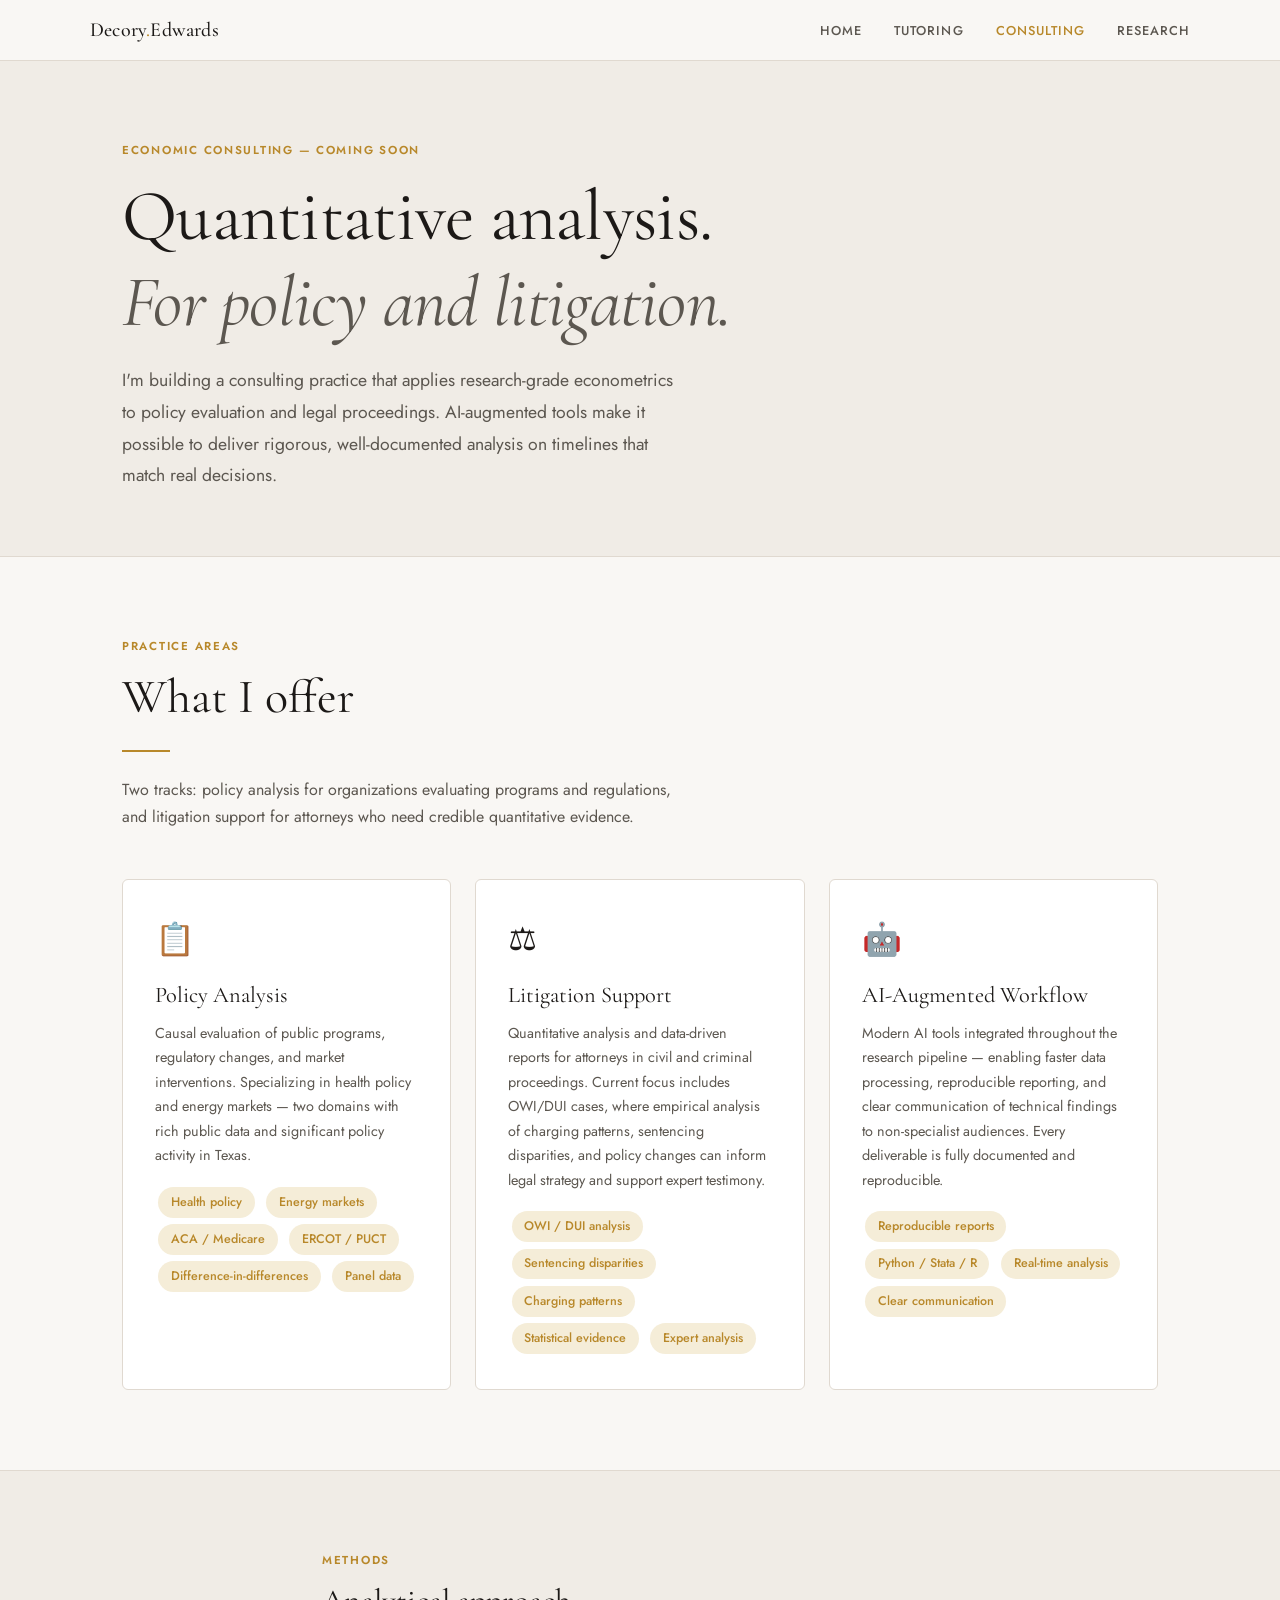
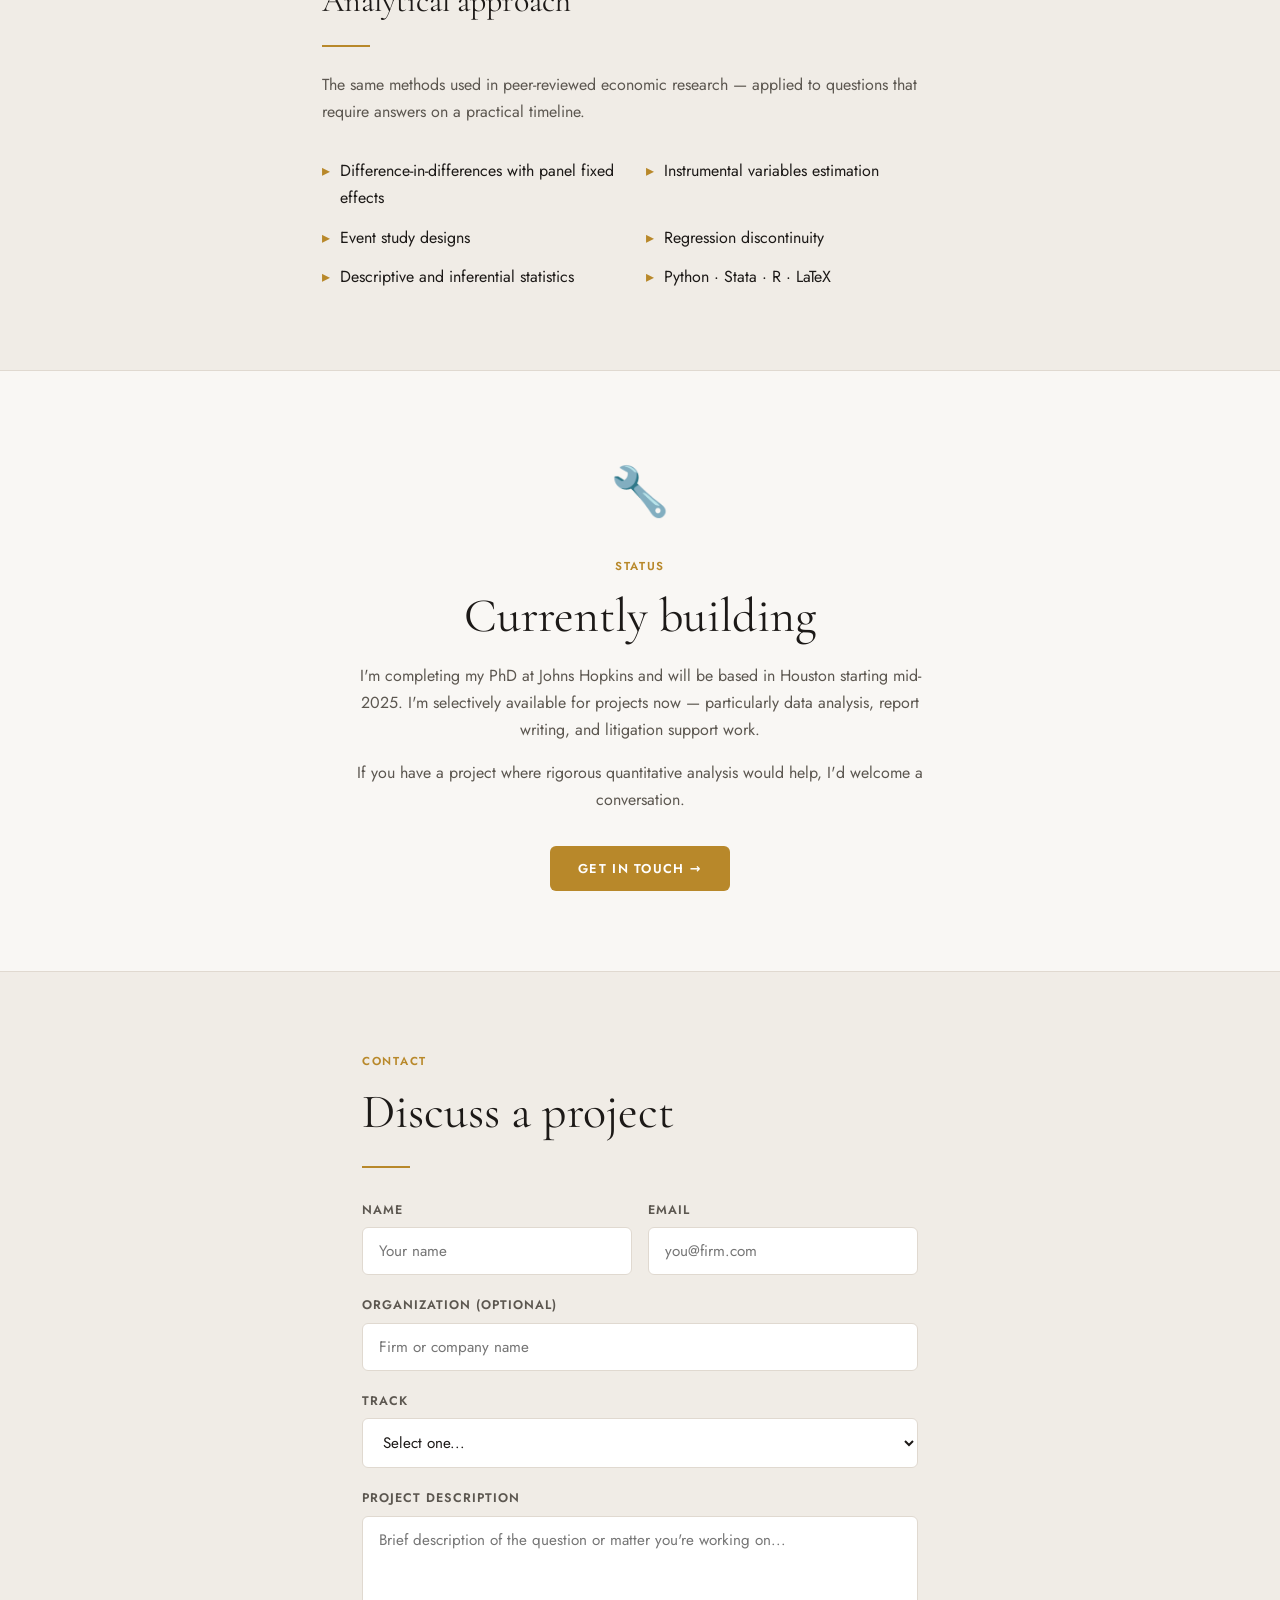
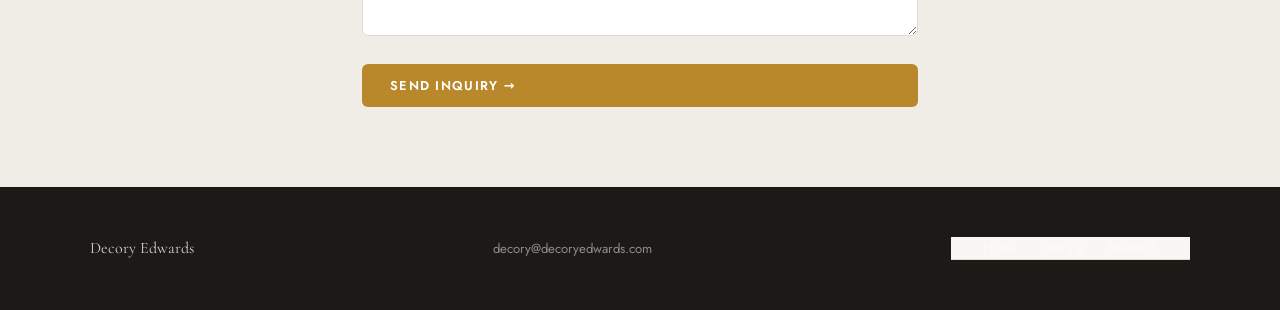
==== consulting/index.html @ c49a1aed "edits to website" ====
<!DOCTYPE html>
<html lang="en">
<head>
  <meta charset="UTF-8" />
  <meta name="viewport" content="width=device-width, initial-scale=1.0" />
  <title>Economic Consulting — Decory Edwards</title>
  <meta name="description" content="Quantitative economic analysis for policy and litigation. Health, energy, and OWI/DUI cases." />
  <link rel="stylesheet" href="../style.css" />
</head>
<body>

<nav>
  <div class="nav-inner">
    <a class="nav-brand" href="../index.html">Decory<span>.</span>Edwards</a>
    <ul class="nav-links">
      <li><a href="../index.html">Home</a></li>
      <li><a href="../tutoring/index.html">Tutoring</a></li>
      <li><a href="index.html" class="active">Consulting</a></li>
      <li><a href="https://research.decoryedwards.com" target="_blank">Research</a></li>
    </ul>
  </div>
</nav>

<!-- HERO -->
<section style="padding: 5rem 0 4rem; background: var(--bg2);">
  <div class="container">
    <span class="eyebrow fade-up">Economic Consulting — Coming soon</span>
    <h1 class="fade-up" style="max-width:680px; margin-bottom:1.25rem;">
      Quantitative analysis.<br>
      <em style="color:var(--ink2);">For policy and litigation.</em>
    </h1>
    <p class="lead fade-up">
      I'm building a consulting practice that applies research-grade econometrics to
      policy evaluation and legal proceedings. AI-augmented tools make it possible to
      deliver rigorous, well-documented analysis on timelines that match real decisions.
    </p>
  </div>
</section>

<!-- PRACTICE AREAS -->
<section>
  <div class="container">
    <span class="eyebrow">Practice areas</span>
    <h2 style="margin-bottom:0.75rem;">What I offer</h2>
    <div class="divider"></div>
    <p style="max-width:560px; margin-bottom:3rem;">
      Two tracks: policy analysis for organizations evaluating programs and regulations,
      and litigation support for attorneys who need credible quantitative evidence.
    </p>

    <div style="display:grid; grid-template-columns: repeat(auto-fit, minmax(280px,1fr)); gap:1.5rem;">

      <div class="card">
        <div style="font-size:2rem; margin-bottom:1rem;">📋</div>
        <h3 style="margin-bottom:0.75rem;">Policy Analysis</h3>
        <p style="font-size:0.9rem; margin-bottom:1rem;">
          Causal evaluation of public programs, regulatory changes, and market
          interventions. Specializing in health policy and energy markets —
          two domains with rich public data and significant policy activity in Texas.
        </p>
        <div>
          <span class="tag">Health policy</span>
          <span class="tag">Energy markets</span>
          <span class="tag">ACA / Medicare</span>
          <span class="tag">ERCOT / PUCT</span>
          <span class="tag">Difference-in-differences</span>
          <span class="tag">Panel data</span>
        </div>
      </div>

      <div class="card">
        <div style="font-size:2rem; margin-bottom:1rem;">⚖️</div>
        <h3 style="margin-bottom:0.75rem;">Litigation Support</h3>
        <p style="font-size:0.9rem; margin-bottom:1rem;">
          Quantitative analysis and data-driven reports for attorneys in civil and
          criminal proceedings. Current focus includes OWI/DUI cases, where empirical
          analysis of charging patterns, sentencing disparities, and policy changes
          can inform legal strategy and support expert testimony.
        </p>
        <div>
          <span class="tag">OWI / DUI analysis</span>
          <span class="tag">Sentencing disparities</span>
          <span class="tag">Charging patterns</span>
          <span class="tag">Statistical evidence</span>
          <span class="tag">Expert analysis</span>
        </div>
      </div>

      <div class="card">
        <div style="font-size:2rem; margin-bottom:1rem;">🤖</div>
        <h3 style="margin-bottom:0.75rem;">AI-Augmented Workflow</h3>
        <p style="font-size:0.9rem; margin-bottom:1rem;">
          Modern AI tools integrated throughout the research pipeline — enabling
          faster data processing, reproducible reporting, and clear communication
          of technical findings to non-specialist audiences. Every deliverable
          is fully documented and reproducible.
        </p>
        <div>
          <span class="tag">Reproducible reports</span>
          <span class="tag">Python / Stata / R</span>
          <span class="tag">Real-time analysis</span>
          <span class="tag">Clear communication</span>
        </div>
      </div>

    </div>
  </div>
</section>

<!-- METHODS -->
<section style="background:var(--bg2);">
  <div class="container" style="max-width:700px;">
    <span class="eyebrow">Methods</span>
    <h2 style="margin-bottom:0.75rem; font-size:2rem;">Analytical approach</h2>
    <div class="divider"></div>
    <p style="margin-bottom:2rem;">
      The same methods used in peer-reviewed economic research — applied to
      questions that require answers on a practical timeline.
    </p>
    <div style="display:grid; grid-template-columns:1fr 1fr; gap:0.75rem;">
      <div style="display:flex; gap:0.6rem;"><span style="color:var(--gold);">▸</span><span>Difference-in-differences with panel fixed effects</span></div>
      <div style="display:flex; gap:0.6rem;"><span style="color:var(--gold);">▸</span><span>Instrumental variables estimation</span></div>
      <div style="display:flex; gap:0.6rem;"><span style="color:var(--gold);">▸</span><span>Event study designs</span></div>
      <div style="display:flex; gap:0.6rem;"><span style="color:var(--gold);">▸</span><span>Regression discontinuity</span></div>
      <div style="display:flex; gap:0.6rem;"><span style="color:var(--gold);">▸</span><span>Descriptive and inferential statistics</span></div>
      <div style="display:flex; gap:0.6rem;"><span style="color:var(--gold);">▸</span><span>Python · Stata · R · LaTeX</span></div>
    </div>
  </div>
</section>

<!-- STATUS -->
<section>
  <div class="container" style="max-width:660px; text-align:center;">
    <span style="font-size:3rem; display:block; margin-bottom:1.5rem;">🔧</span>
    <span class="eyebrow">Status</span>
    <h2 style="margin-bottom:1rem;">Currently building</h2>
    <p style="margin-bottom:1rem;">
      I'm completing my PhD at Johns Hopkins and will be based in Houston starting
      mid-2025. I'm selectively available for projects now — particularly data
      analysis, report writing, and litigation support work.
    </p>
    <p style="margin-bottom:2rem;">
      If you have a project where rigorous quantitative analysis would help,
      I'd welcome a conversation.
    </p>
    <a href="mailto:decory@decoryedwards.com" class="btn btn-primary">Get in touch →</a>
  </div>
</section>

<!-- CONTACT -->
<section style="background:var(--bg2);">
  <div class="container" style="max-width:620px;">
    <span class="eyebrow">Contact</span>
    <h2 style="margin-bottom:0.75rem;">Discuss a project</h2>
    <div class="divider"></div>
    <form action="https://formspree.io/f/xaqkaeng" method="POST" style="margin-top:2rem;">
      <div style="display:grid; grid-template-columns:1fr 1fr; gap:1rem;">
        <div class="form-group">
          <label for="name">Name</label>
          <input type="text" id="name" name="name" required placeholder="Your name" />
        </div>
        <div class="form-group">
          <label for="email">Email</label>
          <input type="email" id="email" name="email" required placeholder="you@firm.com" />
        </div>
      </div>
      <div class="form-group">
        <label for="org">Organization (optional)</label>
        <input type="text" id="org" name="organization" placeholder="Firm or company name" />
      </div>
      <div class="form-group">
        <label for="track">Track</label>
        <select id="track" name="track">
          <option value="">Select one...</option>
          <option>Policy analysis — health</option>
          <option>Policy analysis — energy</option>
          <option>Litigation support — OWI/DUI</option>
          <option>Litigation support — other</option>
          <option>Other / not sure</option>
        </select>
      </div>
      <div class="form-group">
        <label for="project">Project description</label>
        <textarea id="project" name="project" required placeholder="Brief description of the question or matter you're working on..."></textarea>
      </div>
      <input type="hidden" name="_subject" value="Consulting inquiry — decoryedwards.com" />
      <button type="submit" class="btn btn-primary" style="width:100%;">Send inquiry →</button>
    </form>
  </div>
</section>

<footer>
  <div class="footer-inner">
    <span class="footer-brand">Decory Edwards</span>
    <span>decory@decoryedwards.com</span>
    <nav style="display:flex; gap:1.5rem;">
      <a href="../index.html">Home</a>
      <a href="../tutoring/index.html">Tutoring</a>
      <a href="https://research.decoryedwards.com" target="_blank">Research</a>
    </nav>
  </div>
</footer>

</body>
</html>
---- style.css ----
@import url('https://fonts.googleapis.com/css2?family=Cormorant+Garamond:ital,wght@0,300;0,400;0,500;0,600;1,300;1,400&family=Jost:wght@300;400;500;600&display=swap');

:root {
  --bg:       #F9F7F4;
  --bg2:      #F0ECE6;
  --ink:      #1C1917;
  --ink2:     #5C5750;
  --gold:     #B8882A;
  --gold-lt:  #F5EDD8;
  --border:   #E0D9D0;
  --white:    #FFFFFF;
  --radius:   6px;
  --serif:    'Cormorant Garamond', Georgia, serif;
  --sans:     'Jost', system-ui, sans-serif;
  --max:      1100px;
  --transition: 0.2s ease;
}

*, *::before, *::after { box-sizing: border-box; margin: 0; padding: 0; }

html { scroll-behavior: smooth; }

body {
  font-family: var(--sans);
  background: var(--bg);
  color: var(--ink);
  font-size: 16px;
  line-height: 1.7;
  -webkit-font-smoothing: antialiased;
}

/* ── NAV ── */
nav {
  position: sticky; top: 0; z-index: 100;
  background: var(--bg);
  border-bottom: 1px solid var(--border);
  padding: 0 2rem;
}
.nav-inner {
  max-width: var(--max); margin: 0 auto;
  display: flex; align-items: center; justify-content: space-between;
  height: 60px;
}
.nav-brand {
  font-family: var(--serif);
  font-size: 1.25rem; font-weight: 500;
  color: var(--ink); text-decoration: none;
  letter-spacing: 0.01em;
}
.nav-brand span { color: var(--gold); }
.nav-links { display: flex; gap: 2rem; list-style: none; }
.nav-links a {
  font-size: 0.8rem; font-weight: 500; letter-spacing: 0.08em;
  text-transform: uppercase; color: var(--ink2);
  text-decoration: none; transition: color var(--transition);
}
.nav-links a:hover, .nav-links a.active { color: var(--gold); }

/* ── LAYOUT ── */
.container { max-width: var(--max); margin: 0 auto; padding: 0 2rem; }
section { padding: 5rem 0; }
section + section { border-top: 1px solid var(--border); }

/* ── TYPOGRAPHY ── */
h1, h2, h3 { font-family: var(--serif); font-weight: 400; line-height: 1.2; }
h1 { font-size: clamp(2.8rem, 6vw, 4.5rem); letter-spacing: -0.01em; }
h2 { font-size: clamp(2rem, 4vw, 3rem); }
h3 { font-size: 1.4rem; }
.eyebrow {
  font-size: 0.72rem; font-weight: 600; letter-spacing: 0.15em;
  text-transform: uppercase; color: var(--gold); margin-bottom: 0.75rem;
  display: block;
}
.lead { font-size: 1.1rem; color: var(--ink2); max-width: 560px; line-height: 1.8; }
p { color: var(--ink2); }

/* ── BUTTONS ── */
.btn {
  display: inline-flex; align-items: center; gap: 0.5rem;
  padding: 0.75rem 1.75rem;
  font-family: var(--sans); font-size: 0.8rem;
  font-weight: 600; letter-spacing: 0.1em; text-transform: uppercase;
  text-decoration: none; border-radius: var(--radius);
  transition: all var(--transition); cursor: pointer; border: none;
}
.btn-primary {
  background: var(--gold); color: var(--white);
}
.btn-primary:hover { background: #9E7220; transform: translateY(-1px); }
.btn-outline {
  background: transparent; color: var(--ink);
  border: 1.5px solid var(--border);
}
.btn-outline:hover { border-color: var(--gold); color: var(--gold); }

/* ── CARDS ── */
.card {
  background: var(--white);
  border: 1px solid var(--border);
  border-radius: var(--radius);
  padding: 2rem;
  transition: box-shadow var(--transition), transform var(--transition);
}
.card:hover { box-shadow: 0 8px 32px rgba(0,0,0,0.06); transform: translateY(-2px); }

/* ── DIVIDER ── */
.divider { width: 48px; height: 2px; background: var(--gold); margin: 1.5rem 0; }

/* ── FOOTER ── */
footer {
  background: var(--ink); color: rgba(255,255,255,0.5);
  padding: 3rem 2rem;
  font-size: 0.82rem;
}
footer .footer-inner {
  max-width: var(--max); margin: 0 auto;
  display: flex; justify-content: space-between; align-items: center;
  flex-wrap: wrap; gap: 1rem;
}
footer a { color: rgba(255,255,255,0.5); text-decoration: none; }
footer a:hover { color: var(--gold); }
.footer-brand { font-family: var(--serif); font-size: 1rem; color: rgba(255,255,255,0.8); }

/* ── FORM ── */
.form-group { margin-bottom: 1.25rem; }
label { display: block; font-size: 0.78rem; font-weight: 600;
  letter-spacing: 0.08em; text-transform: uppercase;
  color: var(--ink2); margin-bottom: 0.4rem; }
input, textarea, select {
  width: 100%; padding: 0.75rem 1rem;
  font-family: var(--sans); font-size: 0.95rem;
  color: var(--ink); background: var(--white);
  border: 1.5px solid var(--border); border-radius: var(--radius);
  transition: border-color var(--transition); outline: none;
}
input:focus, textarea:focus, select:focus { border-color: var(--gold); }
textarea { min-height: 120px; resize: vertical; }

.card ul li {
  font-size: 0.95rem;
  color: var(--ink2);
  line-height: 1.5;
}

/* ── SUBJECT TAG ── */
.tag {
  display: inline-block; padding: 0.3rem 0.8rem;
  font-size: 0.78rem; font-weight: 500;
  background: var(--gold-lt); color: var(--gold);
  border-radius: 99px; margin: 0.2rem;
}

/* ── STEP / HOW IT WORKS ── */
.step-num {
  width: 36px; height: 36px; border-radius: 50%;
  background: var(--gold); color: var(--white);
  font-size: 0.85rem; font-weight: 600;
  display: flex; align-items: center; justify-content: center;
  flex-shrink: 0;
}

/* ── ANIMATIONS ── */
@keyframes fadeUp {
  from { opacity: 0; transform: translateY(20px); }
  to   { opacity: 1; transform: translateY(0); }
}
.fade-up { animation: fadeUp 0.6s ease both; }
.fade-up:nth-child(2) { animation-delay: 0.1s; }
.fade-up:nth-child(3) { animation-delay: 0.2s; }
.fade-up:nth-child(4) { animation-delay: 0.3s; }

/* ── RESPONSIVE ── */
@media (max-width: 700px) {
  section { padding: 3.5rem 0; }
  .nav-links { gap: 1.2rem; }
  .nav-links a { font-size: 0.72rem; }
}
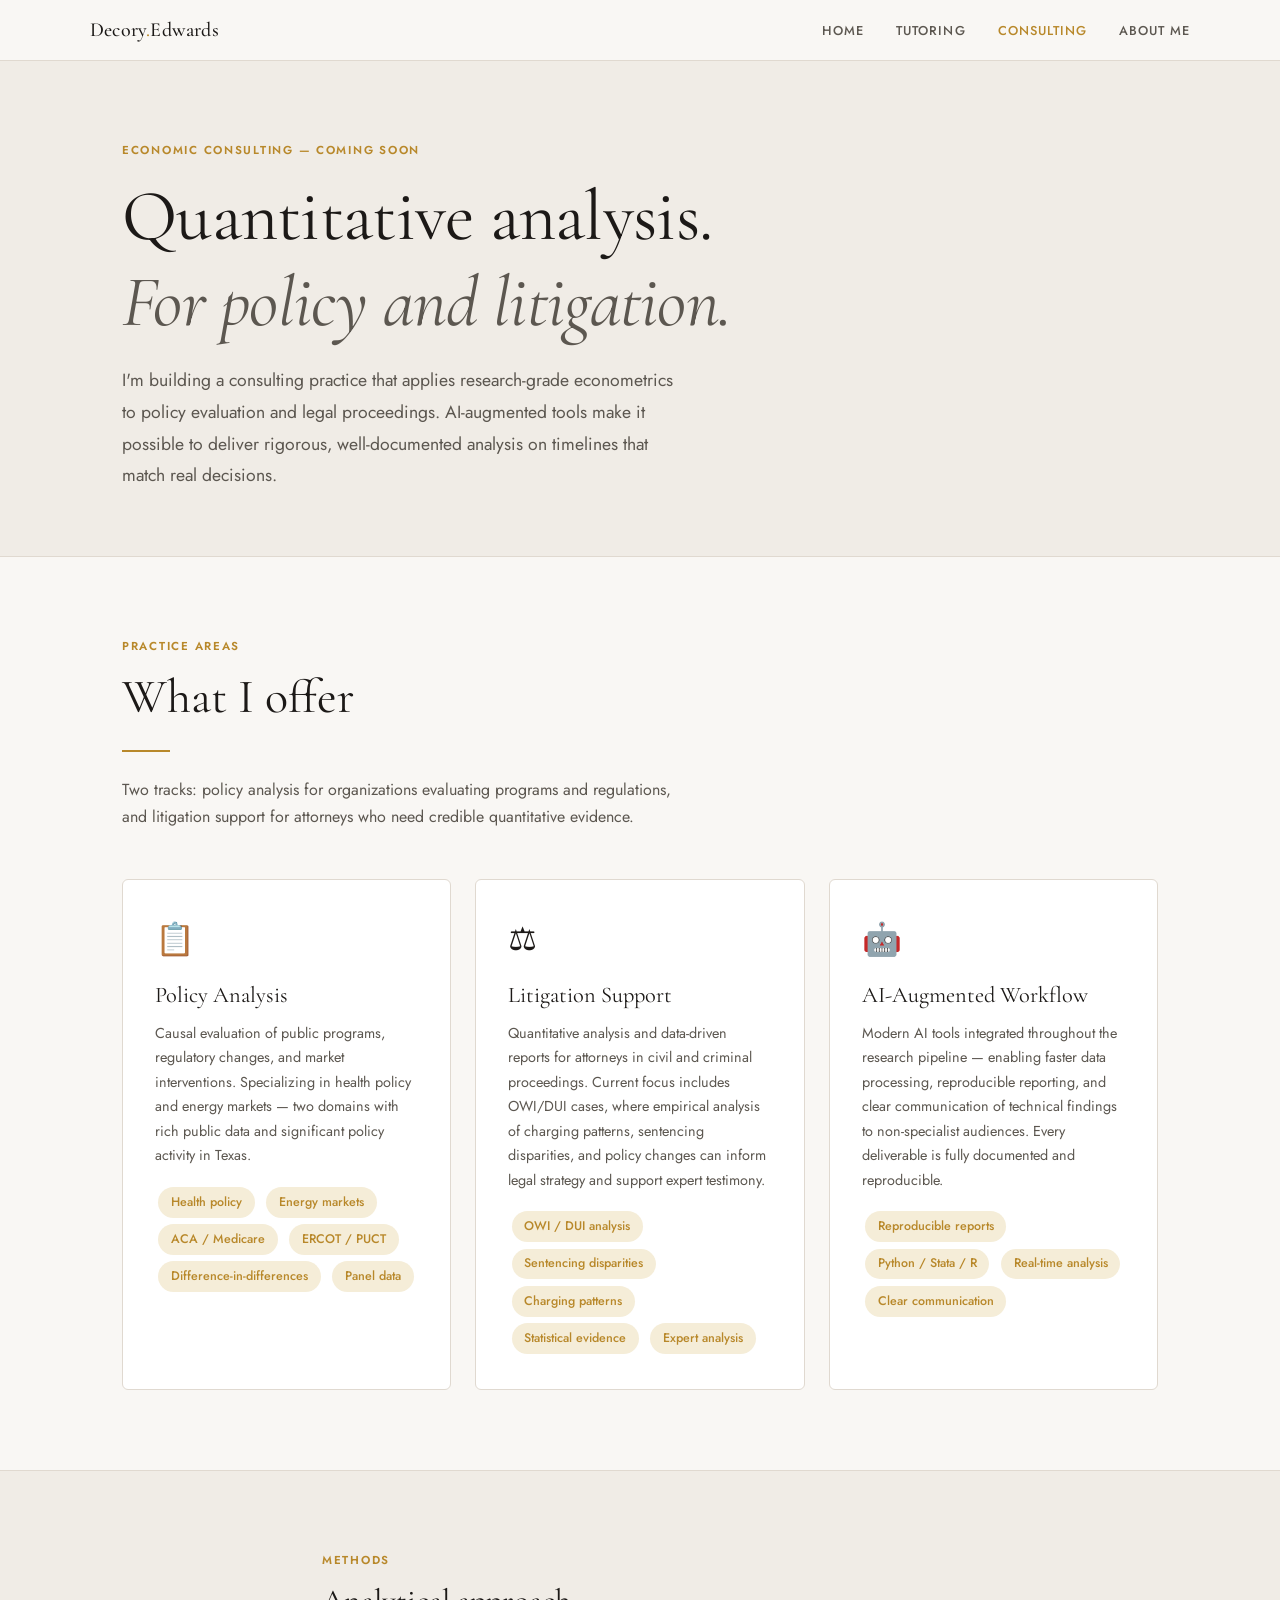
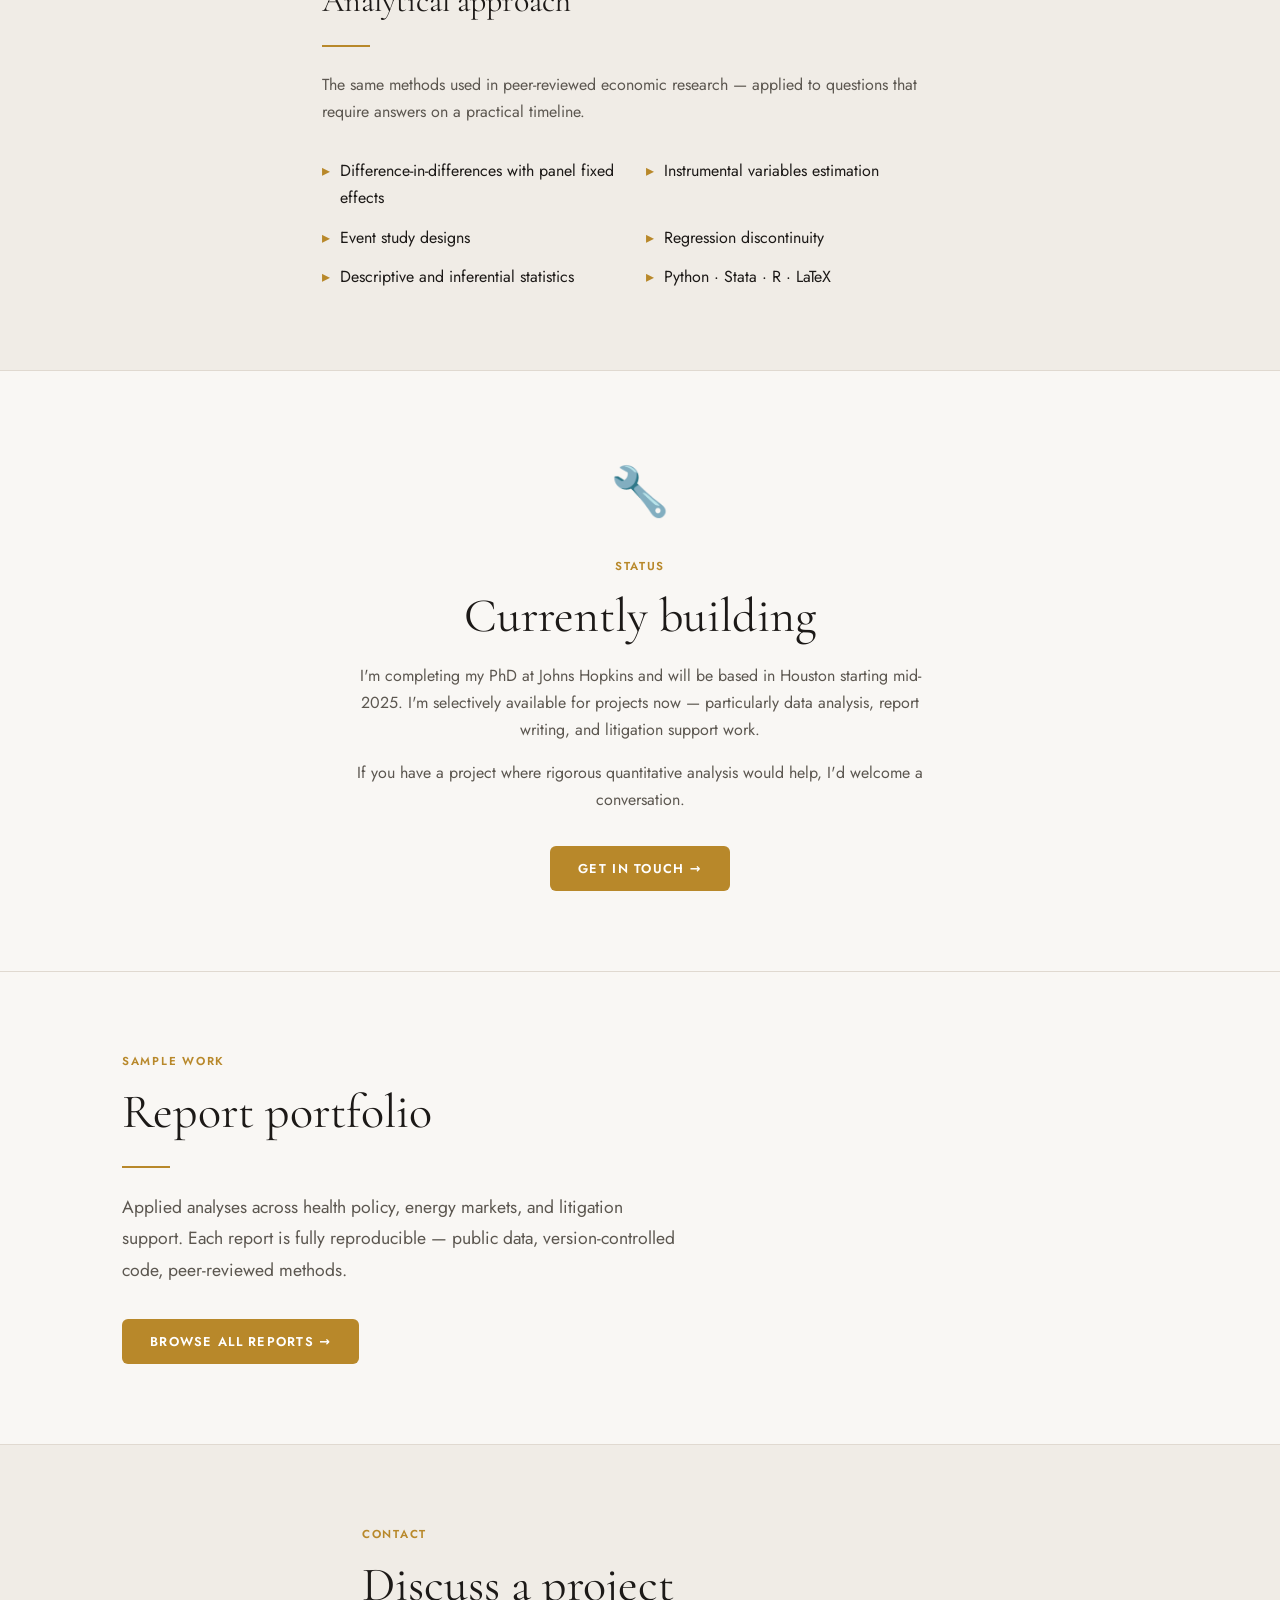
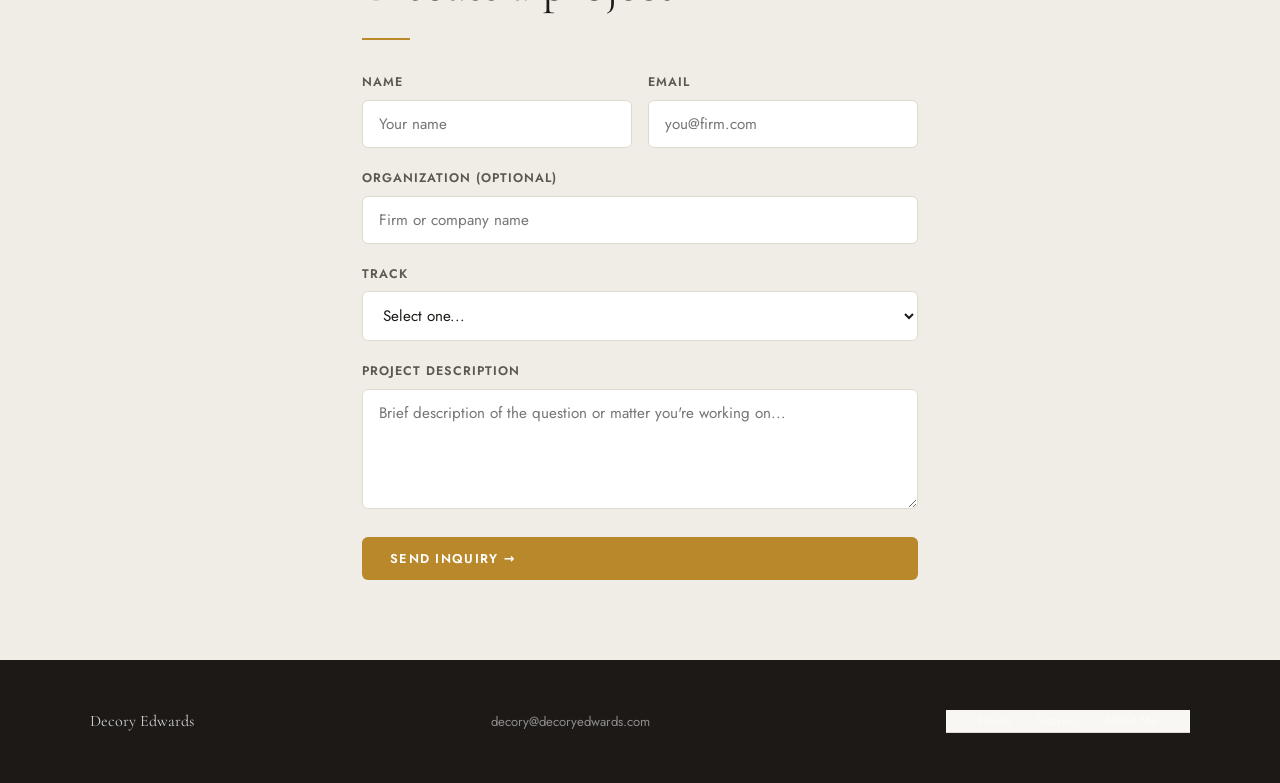
==== commit e63de3ac: "Update portfolio: 6 report cards" ====
--- a/consulting/index.html
+++ b/consulting/index.html
@@ -1,205 +1,219 @@
-<!DOCTYPE html>
-<html lang="en">
-<head>
-  <meta charset="UTF-8" />
-  <meta name="viewport" content="width=device-width, initial-scale=1.0" />
-  <title>Economic Consulting — Decory Edwards</title>
-  <meta name="description" content="Quantitative economic analysis for policy and litigation. Health, energy, and OWI/DUI cases." />
-  <link rel="stylesheet" href="../style.css" />
-</head>
-<body>
-
-<nav>
-  <div class="nav-inner">
-    <a class="nav-brand" href="../index.html">Decory<span>.</span>Edwards</a>
-    <ul class="nav-links">
-      <li><a href="../index.html">Home</a></li>
-      <li><a href="../tutoring/index.html">Tutoring</a></li>
-      <li><a href="index.html" class="active">Consulting</a></li>
-      <li><a href="https://research.decoryedwards.com" target="_blank">Research</a></li>
-    </ul>
-  </div>
-</nav>
-
-<!-- HERO -->
-<section style="padding: 5rem 0 4rem; background: var(--bg2);">
-  <div class="container">
-    <span class="eyebrow fade-up">Economic Consulting — Coming soon</span>
-    <h1 class="fade-up" style="max-width:680px; margin-bottom:1.25rem;">
-      Quantitative analysis.<br>
-      <em style="color:var(--ink2);">For policy and litigation.</em>
-    </h1>
-    <p class="lead fade-up">
-      I'm building a consulting practice that applies research-grade econometrics to
-      policy evaluation and legal proceedings. AI-augmented tools make it possible to
-      deliver rigorous, well-documented analysis on timelines that match real decisions.
-    </p>
-  </div>
-</section>
-
-<!-- PRACTICE AREAS -->
-<section>
-  <div class="container">
-    <span class="eyebrow">Practice areas</span>
-    <h2 style="margin-bottom:0.75rem;">What I offer</h2>
-    <div class="divider"></div>
-    <p style="max-width:560px; margin-bottom:3rem;">
-      Two tracks: policy analysis for organizations evaluating programs and regulations,
-      and litigation support for attorneys who need credible quantitative evidence.
-    </p>
-
-    <div style="display:grid; grid-template-columns: repeat(auto-fit, minmax(280px,1fr)); gap:1.5rem;">
-
-      <div class="card">
-        <div style="font-size:2rem; margin-bottom:1rem;">📋</div>
-        <h3 style="margin-bottom:0.75rem;">Policy Analysis</h3>
-        <p style="font-size:0.9rem; margin-bottom:1rem;">
-          Causal evaluation of public programs, regulatory changes, and market
-          interventions. Specializing in health policy and energy markets —
-          two domains with rich public data and significant policy activity in Texas.
-        </p>
-        <div>
-          <span class="tag">Health policy</span>
-          <span class="tag">Energy markets</span>
-          <span class="tag">ACA / Medicare</span>
-          <span class="tag">ERCOT / PUCT</span>
-          <span class="tag">Difference-in-differences</span>
-          <span class="tag">Panel data</span>
-        </div>
-      </div>
-
-      <div class="card">
-        <div style="font-size:2rem; margin-bottom:1rem;">⚖️</div>
-        <h3 style="margin-bottom:0.75rem;">Litigation Support</h3>
-        <p style="font-size:0.9rem; margin-bottom:1rem;">
-          Quantitative analysis and data-driven reports for attorneys in civil and
-          criminal proceedings. Current focus includes OWI/DUI cases, where empirical
-          analysis of charging patterns, sentencing disparities, and policy changes
-          can inform legal strategy and support expert testimony.
-        </p>
-        <div>
-          <span class="tag">OWI / DUI analysis</span>
-          <span class="tag">Sentencing disparities</span>
-          <span class="tag">Charging patterns</span>
-          <span class="tag">Statistical evidence</span>
-          <span class="tag">Expert analysis</span>
-        </div>
-      </div>
-
-      <div class="card">
-        <div style="font-size:2rem; margin-bottom:1rem;">🤖</div>
-        <h3 style="margin-bottom:0.75rem;">AI-Augmented Workflow</h3>
-        <p style="font-size:0.9rem; margin-bottom:1rem;">
-          Modern AI tools integrated throughout the research pipeline — enabling
-          faster data processing, reproducible reporting, and clear communication
-          of technical findings to non-specialist audiences. Every deliverable
-          is fully documented and reproducible.
-        </p>
-        <div>
-          <span class="tag">Reproducible reports</span>
-          <span class="tag">Python / Stata / R</span>
-          <span class="tag">Real-time analysis</span>
-          <span class="tag">Clear communication</span>
-        </div>
-      </div>
-
-    </div>
-  </div>
-</section>
-
-<!-- METHODS -->
-<section style="background:var(--bg2);">
-  <div class="container" style="max-width:700px;">
-    <span class="eyebrow">Methods</span>
-    <h2 style="margin-bottom:0.75rem; font-size:2rem;">Analytical approach</h2>
-    <div class="divider"></div>
-    <p style="margin-bottom:2rem;">
-      The same methods used in peer-reviewed economic research — applied to
-      questions that require answers on a practical timeline.
-    </p>
-    <div style="display:grid; grid-template-columns:1fr 1fr; gap:0.75rem;">
-      <div style="display:flex; gap:0.6rem;"><span style="color:var(--gold);">▸</span><span>Difference-in-differences with panel fixed effects</span></div>
-      <div style="display:flex; gap:0.6rem;"><span style="color:var(--gold);">▸</span><span>Instrumental variables estimation</span></div>
-      <div style="display:flex; gap:0.6rem;"><span style="color:var(--gold);">▸</span><span>Event study designs</span></div>
-      <div style="display:flex; gap:0.6rem;"><span style="color:var(--gold);">▸</span><span>Regression discontinuity</span></div>
-      <div style="display:flex; gap:0.6rem;"><span style="color:var(--gold);">▸</span><span>Descriptive and inferential statistics</span></div>
-      <div style="display:flex; gap:0.6rem;"><span style="color:var(--gold);">▸</span><span>Python · Stata · R · LaTeX</span></div>
-    </div>
-  </div>
-</section>
-
-<!-- STATUS -->
-<section>
-  <div class="container" style="max-width:660px; text-align:center;">
-    <span style="font-size:3rem; display:block; margin-bottom:1.5rem;">🔧</span>
-    <span class="eyebrow">Status</span>
-    <h2 style="margin-bottom:1rem;">Currently building</h2>
-    <p style="margin-bottom:1rem;">
-      I'm completing my PhD at Johns Hopkins and will be based in Houston starting
-      mid-2025. I'm selectively available for projects now — particularly data
-      analysis, report writing, and litigation support work.
-    </p>
-    <p style="margin-bottom:2rem;">
-      If you have a project where rigorous quantitative analysis would help,
-      I'd welcome a conversation.
-    </p>
-    <a href="mailto:decory@decoryedwards.com" class="btn btn-primary">Get in touch →</a>
-  </div>
-</section>
-
-<!-- CONTACT -->
-<section style="background:var(--bg2);">
-  <div class="container" style="max-width:620px;">
-    <span class="eyebrow">Contact</span>
-    <h2 style="margin-bottom:0.75rem;">Discuss a project</h2>
-    <div class="divider"></div>
-    <form action="https://formspree.io/f/xaqkaeng" method="POST" style="margin-top:2rem;">
-      <div style="display:grid; grid-template-columns:1fr 1fr; gap:1rem;">
-        <div class="form-group">
-          <label for="name">Name</label>
-          <input type="text" id="name" name="name" required placeholder="Your name" />
-        </div>
-        <div class="form-group">
-          <label for="email">Email</label>
-          <input type="email" id="email" name="email" required placeholder="you@firm.com" />
-        </div>
-      </div>
-      <div class="form-group">
-        <label for="org">Organization (optional)</label>
-        <input type="text" id="org" name="organization" placeholder="Firm or company name" />
-      </div>
-      <div class="form-group">
-        <label for="track">Track</label>
-        <select id="track" name="track">
-          <option value="">Select one...</option>
-          <option>Policy analysis — health</option>
-          <option>Policy analysis — energy</option>
-          <option>Litigation support — OWI/DUI</option>
-          <option>Litigation support — other</option>
-          <option>Other / not sure</option>
-        </select>
-      </div>
-      <div class="form-group">
-        <label for="project">Project description</label>
-        <textarea id="project" name="project" required placeholder="Brief description of the question or matter you're working on..."></textarea>
-      </div>
-      <input type="hidden" name="_subject" value="Consulting inquiry — decoryedwards.com" />
-      <button type="submit" class="btn btn-primary" style="width:100%;">Send inquiry →</button>
-    </form>
-  </div>
-</section>
-
-<footer>
-  <div class="footer-inner">
-    <span class="footer-brand">Decory Edwards</span>
-    <span>decory@decoryedwards.com</span>
-    <nav style="display:flex; gap:1.5rem;">
-      <a href="../index.html">Home</a>
-      <a href="../tutoring/index.html">Tutoring</a>
-      <a href="https://research.decoryedwards.com" target="_blank">Research</a>
-    </nav>
-  </div>
-</footer>
-
-</body>
-</html>
+<!DOCTYPE html>
+<html lang="en">
+<head>
+  <meta charset="UTF-8" />
+  <meta name="viewport" content="width=device-width, initial-scale=1.0" />
+  <title>Economic Consulting — Decory Edwards</title>
+  <meta name="description" content="Quantitative economic analysis for policy and litigation. Health, energy, and OWI/DUI cases." />
+  <link rel="stylesheet" href="../style.css" />
+</head>
+<body>
+
+<nav>
+  <div class="nav-inner">
+    <a class="nav-brand" href="../index.html">Decory<span>.</span>Edwards</a>
+    <ul class="nav-links">
+      <li><a href="../index.html">Home</a></li>
+      <li><a href="../tutoring/index.html">Tutoring</a></li>
+      <li><a href="index.html" class="active">Consulting</a></li>
+      <li><a href="https://research.decoryedwards.com" target="_blank">About Me</a></li>
+    </ul>
+  </div>
+</nav>
+
+<!-- HERO -->
+<section style="padding: 5rem 0 4rem; background: var(--bg2);">
+  <div class="container">
+    <span class="eyebrow fade-up">Economic Consulting — Coming soon</span>
+    <h1 class="fade-up" style="max-width:680px; margin-bottom:1.25rem;">
+      Quantitative analysis.<br>
+      <em style="color:var(--ink2);">For policy and litigation.</em>
+    </h1>
+    <p class="lead fade-up">
+      I'm building a consulting practice that applies research-grade econometrics to
+      policy evaluation and legal proceedings. AI-augmented tools make it possible to
+      deliver rigorous, well-documented analysis on timelines that match real decisions.
+    </p>
+  </div>
+</section>
+
+<!-- PRACTICE AREAS -->
+<section>
+  <div class="container">
+    <span class="eyebrow">Practice areas</span>
+    <h2 style="margin-bottom:0.75rem;">What I offer</h2>
+    <div class="divider"></div>
+    <p style="max-width:560px; margin-bottom:3rem;">
+      Two tracks: policy analysis for organizations evaluating programs and regulations,
+      and litigation support for attorneys who need credible quantitative evidence.
+    </p>
+
+    <div style="display:grid; grid-template-columns: repeat(auto-fit, minmax(280px,1fr)); gap:1.5rem;">
+
+      <div class="card">
+        <div style="font-size:2rem; margin-bottom:1rem;">📋</div>
+        <h3 style="margin-bottom:0.75rem;">Policy Analysis</h3>
+        <p style="font-size:0.9rem; margin-bottom:1rem;">
+          Causal evaluation of public programs, regulatory changes, and market
+          interventions. Specializing in health policy and energy markets —
+          two domains with rich public data and significant policy activity in Texas.
+        </p>
+        <div>
+          <span class="tag">Health policy</span>
+          <span class="tag">Energy markets</span>
+          <span class="tag">ACA / Medicare</span>
+          <span class="tag">ERCOT / PUCT</span>
+          <span class="tag">Difference-in-differences</span>
+          <span class="tag">Panel data</span>
+        </div>
+      </div>
+
+      <div class="card">
+        <div style="font-size:2rem; margin-bottom:1rem;">⚖️</div>
+        <h3 style="margin-bottom:0.75rem;">Litigation Support</h3>
+        <p style="font-size:0.9rem; margin-bottom:1rem;">
+          Quantitative analysis and data-driven reports for attorneys in civil and
+          criminal proceedings. Current focus includes OWI/DUI cases, where empirical
+          analysis of charging patterns, sentencing disparities, and policy changes
+          can inform legal strategy and support expert testimony.
+        </p>
+        <div>
+          <span class="tag">OWI / DUI analysis</span>
+          <span class="tag">Sentencing disparities</span>
+          <span class="tag">Charging patterns</span>
+          <span class="tag">Statistical evidence</span>
+          <span class="tag">Expert analysis</span>
+        </div>
+      </div>
+
+      <div class="card">
+        <div style="font-size:2rem; margin-bottom:1rem;">🤖</div>
+        <h3 style="margin-bottom:0.75rem;">AI-Augmented Workflow</h3>
+        <p style="font-size:0.9rem; margin-bottom:1rem;">
+          Modern AI tools integrated throughout the research pipeline — enabling
+          faster data processing, reproducible reporting, and clear communication
+          of technical findings to non-specialist audiences. Every deliverable
+          is fully documented and reproducible.
+        </p>
+        <div>
+          <span class="tag">Reproducible reports</span>
+          <span class="tag">Python / Stata / R</span>
+          <span class="tag">Real-time analysis</span>
+          <span class="tag">Clear communication</span>
+        </div>
+      </div>
+
+    </div>
+  </div>
+</section>
+
+<!-- METHODS -->
+<section style="background:var(--bg2);">
+  <div class="container" style="max-width:700px;">
+    <span class="eyebrow">Methods</span>
+    <h2 style="margin-bottom:0.75rem; font-size:2rem;">Analytical approach</h2>
+    <div class="divider"></div>
+    <p style="margin-bottom:2rem;">
+      The same methods used in peer-reviewed economic research — applied to
+      questions that require answers on a practical timeline.
+    </p>
+    <div style="display:grid; grid-template-columns:1fr 1fr; gap:0.75rem;">
+      <div style="display:flex; gap:0.6rem;"><span style="color:var(--gold);">▸</span><span>Difference-in-differences with panel fixed effects</span></div>
+      <div style="display:flex; gap:0.6rem;"><span style="color:var(--gold);">▸</span><span>Instrumental variables estimation</span></div>
+      <div style="display:flex; gap:0.6rem;"><span style="color:var(--gold);">▸</span><span>Event study designs</span></div>
+      <div style="display:flex; gap:0.6rem;"><span style="color:var(--gold);">▸</span><span>Regression discontinuity</span></div>
+      <div style="display:flex; gap:0.6rem;"><span style="color:var(--gold);">▸</span><span>Descriptive and inferential statistics</span></div>
+      <div style="display:flex; gap:0.6rem;"><span style="color:var(--gold);">▸</span><span>Python · Stata · R · LaTeX</span></div>
+    </div>
+  </div>
+</section>
+
+<!-- STATUS -->
+<section>
+  <div class="container" style="max-width:660px; text-align:center;">
+    <span style="font-size:3rem; display:block; margin-bottom:1.5rem;">🔧</span>
+    <span class="eyebrow">Status</span>
+    <h2 style="margin-bottom:1rem;">Currently building</h2>
+    <p style="margin-bottom:1rem;">
+      I'm completing my PhD at Johns Hopkins and will be based in Houston starting
+      mid-2025. I'm selectively available for projects now — particularly data
+      analysis, report writing, and litigation support work.
+    </p>
+    <p style="margin-bottom:2rem;">
+      If you have a project where rigorous quantitative analysis would help,
+      I'd welcome a conversation.
+    </p>
+    <a href="mailto:decory@decoryedwards.com" class="btn btn-primary">Get in touch →</a>
+  </div>
+</section>
+
+<!-- PORTFOLIO -->
+<section>
+  <div class="container">
+    <span class="eyebrow">Sample Work</span>
+    <h2 style="margin-bottom:0.75rem;">Report portfolio</h2>
+    <div class="divider"></div>
+    <p class="lead" style="margin-bottom:2rem;">
+      Applied analyses across health policy, energy markets, and litigation support.
+      Each report is fully reproducible — public data, version-controlled code, peer-reviewed methods.
+    </p>
+    <a href="../portfolio/index.html" class="btn btn-primary">Browse all reports →</a>
+  </div>
+</section>
+
+<!-- CONTACT -->
+<section style="background:var(--bg2);">
+  <div class="container" style="max-width:620px;">
+    <span class="eyebrow">Contact</span>
+    <h2 style="margin-bottom:0.75rem;">Discuss a project</h2>
+    <div class="divider"></div>
+    <form action="https://formspree.io/f/mredwdvb" method="POST" style="margin-top:2rem;">
+      <div style="display:grid; grid-template-columns:1fr 1fr; gap:1rem;">
+        <div class="form-group">
+          <label for="name">Name</label>
+          <input type="text" id="name" name="name" required placeholder="Your name" />
+        </div>
+        <div class="form-group">
+          <label for="email">Email</label>
+          <input type="email" id="email" name="email" required placeholder="you@firm.com" />
+        </div>
+      </div>
+      <div class="form-group">
+        <label for="org">Organization (optional)</label>
+        <input type="text" id="org" name="organization" placeholder="Firm or company name" />
+      </div>
+      <div class="form-group">
+        <label for="track">Track</label>
+        <select id="track" name="track">
+          <option value="">Select one...</option>
+          <option>Policy analysis — health</option>
+          <option>Policy analysis — energy</option>
+          <option>Litigation support — OWI/DUI</option>
+          <option>Litigation support — other</option>
+          <option>Other / not sure</option>
+        </select>
+      </div>
+      <div class="form-group">
+        <label for="project">Project description</label>
+        <textarea id="project" name="project" required placeholder="Brief description of the question or matter you're working on..."></textarea>
+      </div>
+      <input type="hidden" name="_subject" value="Consulting inquiry — decoryedwards.com" />
+      <button type="submit" class="btn btn-primary" style="width:100%;">Send inquiry →</button>
+    </form>
+  </div>
+</section>
+
+<footer>
+  <div class="footer-inner">
+    <span class="footer-brand">Decory Edwards</span>
+    <span>decory@decoryedwards.com</span>
+    <nav style="display:flex; gap:1.5rem;">
+      <a href="../index.html">Home</a>
+      <a href="../tutoring/index.html">Tutoring</a>
+      <a href="https://research.decoryedwards.com" target="_blank">About Me</a>
+    </nav>
+  </div>
+</footer>
+
+</body>
+</html>
--- a/style.css
+++ b/style.css
@@ -1,177 +1,247 @@
-@import url('https://fonts.googleapis.com/css2?family=Cormorant+Garamond:ital,wght@0,300;0,400;0,500;0,600;1,300;1,400&family=Jost:wght@300;400;500;600&display=swap');
-
-:root {
-  --bg:       #F9F7F4;
-  --bg2:      #F0ECE6;
-  --ink:      #1C1917;
-  --ink2:     #5C5750;
-  --gold:     #B8882A;
-  --gold-lt:  #F5EDD8;
-  --border:   #E0D9D0;
-  --white:    #FFFFFF;
-  --radius:   6px;
-  --serif:    'Cormorant Garamond', Georgia, serif;
-  --sans:     'Jost', system-ui, sans-serif;
-  --max:      1100px;
-  --transition: 0.2s ease;
-}
-
-*, *::before, *::after { box-sizing: border-box; margin: 0; padding: 0; }
-
-html { scroll-behavior: smooth; }
-
-body {
-  font-family: var(--sans);
-  background: var(--bg);
-  color: var(--ink);
-  font-size: 16px;
-  line-height: 1.7;
-  -webkit-font-smoothing: antialiased;
-}
-
-/* ── NAV ── */
-nav {
-  position: sticky; top: 0; z-index: 100;
-  background: var(--bg);
-  border-bottom: 1px solid var(--border);
-  padding: 0 2rem;
-}
-.nav-inner {
-  max-width: var(--max); margin: 0 auto;
-  display: flex; align-items: center; justify-content: space-between;
-  height: 60px;
-}
-.nav-brand {
-  font-family: var(--serif);
-  font-size: 1.25rem; font-weight: 500;
-  color: var(--ink); text-decoration: none;
-  letter-spacing: 0.01em;
-}
-.nav-brand span { color: var(--gold); }
-.nav-links { display: flex; gap: 2rem; list-style: none; }
-.nav-links a {
-  font-size: 0.8rem; font-weight: 500; letter-spacing: 0.08em;
-  text-transform: uppercase; color: var(--ink2);
-  text-decoration: none; transition: color var(--transition);
-}
-.nav-links a:hover, .nav-links a.active { color: var(--gold); }
-
-/* ── LAYOUT ── */
-.container { max-width: var(--max); margin: 0 auto; padding: 0 2rem; }
-section { padding: 5rem 0; }
-section + section { border-top: 1px solid var(--border); }
-
-/* ── TYPOGRAPHY ── */
-h1, h2, h3 { font-family: var(--serif); font-weight: 400; line-height: 1.2; }
-h1 { font-size: clamp(2.8rem, 6vw, 4.5rem); letter-spacing: -0.01em; }
-h2 { font-size: clamp(2rem, 4vw, 3rem); }
-h3 { font-size: 1.4rem; }
-.eyebrow {
-  font-size: 0.72rem; font-weight: 600; letter-spacing: 0.15em;
-  text-transform: uppercase; color: var(--gold); margin-bottom: 0.75rem;
-  display: block;
-}
-.lead { font-size: 1.1rem; color: var(--ink2); max-width: 560px; line-height: 1.8; }
-p { color: var(--ink2); }
-
-/* ── BUTTONS ── */
-.btn {
-  display: inline-flex; align-items: center; gap: 0.5rem;
-  padding: 0.75rem 1.75rem;
-  font-family: var(--sans); font-size: 0.8rem;
-  font-weight: 600; letter-spacing: 0.1em; text-transform: uppercase;
-  text-decoration: none; border-radius: var(--radius);
-  transition: all var(--transition); cursor: pointer; border: none;
-}
-.btn-primary {
-  background: var(--gold); color: var(--white);
-}
-.btn-primary:hover { background: #9E7220; transform: translateY(-1px); }
-.btn-outline {
-  background: transparent; color: var(--ink);
-  border: 1.5px solid var(--border);
-}
-.btn-outline:hover { border-color: var(--gold); color: var(--gold); }
-
-/* ── CARDS ── */
-.card {
-  background: var(--white);
-  border: 1px solid var(--border);
-  border-radius: var(--radius);
-  padding: 2rem;
-  transition: box-shadow var(--transition), transform var(--transition);
-}
-.card:hover { box-shadow: 0 8px 32px rgba(0,0,0,0.06); transform: translateY(-2px); }
-
-/* ── DIVIDER ── */
-.divider { width: 48px; height: 2px; background: var(--gold); margin: 1.5rem 0; }
-
-/* ── FOOTER ── */
-footer {
-  background: var(--ink); color: rgba(255,255,255,0.5);
-  padding: 3rem 2rem;
-  font-size: 0.82rem;
-}
-footer .footer-inner {
-  max-width: var(--max); margin: 0 auto;
-  display: flex; justify-content: space-between; align-items: center;
-  flex-wrap: wrap; gap: 1rem;
-}
-footer a { color: rgba(255,255,255,0.5); text-decoration: none; }
-footer a:hover { color: var(--gold); }
-.footer-brand { font-family: var(--serif); font-size: 1rem; color: rgba(255,255,255,0.8); }
-
-/* ── FORM ── */
-.form-group { margin-bottom: 1.25rem; }
-label { display: block; font-size: 0.78rem; font-weight: 600;
-  letter-spacing: 0.08em; text-transform: uppercase;
-  color: var(--ink2); margin-bottom: 0.4rem; }
-input, textarea, select {
-  width: 100%; padding: 0.75rem 1rem;
-  font-family: var(--sans); font-size: 0.95rem;
-  color: var(--ink); background: var(--white);
-  border: 1.5px solid var(--border); border-radius: var(--radius);
-  transition: border-color var(--transition); outline: none;
-}
-input:focus, textarea:focus, select:focus { border-color: var(--gold); }
-textarea { min-height: 120px; resize: vertical; }
-
-.card ul li {
-  font-size: 0.95rem;
-  color: var(--ink2);
-  line-height: 1.5;
-}
-
-/* ── SUBJECT TAG ── */
-.tag {
-  display: inline-block; padding: 0.3rem 0.8rem;
-  font-size: 0.78rem; font-weight: 500;
-  background: var(--gold-lt); color: var(--gold);
-  border-radius: 99px; margin: 0.2rem;
-}
-
-/* ── STEP / HOW IT WORKS ── */
-.step-num {
-  width: 36px; height: 36px; border-radius: 50%;
-  background: var(--gold); color: var(--white);
-  font-size: 0.85rem; font-weight: 600;
-  display: flex; align-items: center; justify-content: center;
-  flex-shrink: 0;
-}
-
-/* ── ANIMATIONS ── */
-@keyframes fadeUp {
-  from { opacity: 0; transform: translateY(20px); }
-  to   { opacity: 1; transform: translateY(0); }
-}
-.fade-up { animation: fadeUp 0.6s ease both; }
-.fade-up:nth-child(2) { animation-delay: 0.1s; }
-.fade-up:nth-child(3) { animation-delay: 0.2s; }
-.fade-up:nth-child(4) { animation-delay: 0.3s; }
-
-/* ── RESPONSIVE ── */
-@media (max-width: 700px) {
-  section { padding: 3.5rem 0; }
-  .nav-links { gap: 1.2rem; }
-  .nav-links a { font-size: 0.72rem; }
-}
+@import url('https://fonts.googleapis.com/css2?family=Cormorant+Garamond:ital,wght@0,300;0,400;0,500;0,600;1,300;1,400&family=Jost:wght@300;400;500;600&display=swap');
+
+:root {
+  --bg:       #F9F7F4;
+  --bg2:      #F0ECE6;
+  --ink:      #1C1917;
+  --ink2:     #5C5750;
+  --gold:     #B8882A;
+  --gold-lt:  #F5EDD8;
+  --border:   #E0D9D0;
+  --white:    #FFFFFF;
+  --radius:   6px;
+  --serif:    'Cormorant Garamond', Georgia, serif;
+  --sans:     'Jost', system-ui, sans-serif;
+  --max:      1100px;
+  --transition: 0.2s ease;
+}
+
+*, *::before, *::after { box-sizing: border-box; margin: 0; padding: 0; }
+
+html { scroll-behavior: smooth; }
+
+body {
+  font-family: var(--sans);
+  background: var(--bg);
+  color: var(--ink);
+  font-size: 16px;
+  line-height: 1.7;
+  -webkit-font-smoothing: antialiased;
+}
+
+/* ── NAV ── */
+nav {
+  position: sticky; top: 0; z-index: 100;
+  background: var(--bg);
+  border-bottom: 1px solid var(--border);
+  padding: 0 2rem;
+}
+.nav-inner {
+  max-width: var(--max); margin: 0 auto;
+  display: flex; align-items: center; justify-content: space-between;
+  height: 60px;
+}
+.nav-brand {
+  font-family: var(--serif);
+  font-size: 1.25rem; font-weight: 500;
+  color: var(--ink); text-decoration: none;
+  letter-spacing: 0.01em;
+}
+.nav-brand span { color: var(--gold); }
+.nav-links { display: flex; gap: 2rem; list-style: none; }
+.nav-links a {
+  font-size: 0.8rem; font-weight: 500; letter-spacing: 0.08em;
+  text-transform: uppercase; color: var(--ink2);
+  text-decoration: none; transition: color var(--transition);
+}
+.nav-links a:hover, .nav-links a.active { color: var(--gold); }
+
+/* ── LAYOUT ── */
+.container { max-width: var(--max); margin: 0 auto; padding: 0 2rem; }
+section { padding: 5rem 0; }
+section + section { border-top: 1px solid var(--border); }
+
+/* ── TYPOGRAPHY ── */
+h1, h2, h3 { font-family: var(--serif); font-weight: 400; line-height: 1.2; }
+h1 { font-size: clamp(2.8rem, 6vw, 4.5rem); letter-spacing: -0.01em; }
+h2 { font-size: clamp(2rem, 4vw, 3rem); }
+h3 { font-size: 1.4rem; }
+.eyebrow {
+  font-size: 0.72rem; font-weight: 600; letter-spacing: 0.15em;
+  text-transform: uppercase; color: var(--gold); margin-bottom: 0.75rem;
+  display: block;
+}
+.lead { font-size: 1.1rem; color: var(--ink2); max-width: 560px; line-height: 1.8; }
+p { color: var(--ink2); }
+
+/* ── BUTTONS ── */
+.btn {
+  display: inline-flex; align-items: center; gap: 0.5rem;
+  padding: 0.75rem 1.75rem;
+  font-family: var(--sans); font-size: 0.8rem;
+  font-weight: 600; letter-spacing: 0.1em; text-transform: uppercase;
+  text-decoration: none; border-radius: var(--radius);
+  transition: all var(--transition); cursor: pointer; border: none;
+}
+.btn-primary {
+  background: var(--gold); color: var(--white);
+}
+.btn-primary:hover { background: #9E7220; transform: translateY(-1px); }
+.btn-outline {
+  background: transparent; color: var(--ink);
+  border: 1.5px solid var(--border);
+}
+.btn-outline:hover { border-color: var(--gold); color: var(--gold); }
+
+/* ── CARDS ── */
+.card {
+  background: var(--white);
+  border: 1px solid var(--border);
+  border-radius: var(--radius);
+  padding: 2rem;
+  transition: box-shadow var(--transition), transform var(--transition);
+}
+.card:hover { box-shadow: 0 8px 32px rgba(0,0,0,0.06); transform: translateY(-2px); }
+
+/* ── DIVIDER ── */
+.divider { width: 48px; height: 2px; background: var(--gold); margin: 1.5rem 0; }
+
+/* ── FOOTER ── */
+footer {
+  background: var(--ink); color: rgba(255,255,255,0.5);
+  padding: 3rem 2rem;
+  font-size: 0.82rem;
+}
+footer .footer-inner {
+  max-width: var(--max); margin: 0 auto;
+  display: flex; justify-content: space-between; align-items: center;
+  flex-wrap: wrap; gap: 1rem;
+}
+footer a { color: rgba(255,255,255,0.5); text-decoration: none; }
+footer a:hover { color: var(--gold); }
+.footer-brand { font-family: var(--serif); font-size: 1rem; color: rgba(255,255,255,0.8); }
+
+/* ── FORM ── */
+.form-group { margin-bottom: 1.25rem; }
+label { display: block; font-size: 0.78rem; font-weight: 600;
+  letter-spacing: 0.08em; text-transform: uppercase;
+  color: var(--ink2); margin-bottom: 0.4rem; }
+input, textarea, select {
+  width: 100%; padding: 0.75rem 1rem;
+  font-family: var(--sans); font-size: 0.95rem;
+  color: var(--ink); background: var(--white);
+  border: 1.5px solid var(--border); border-radius: var(--radius);
+  transition: border-color var(--transition); outline: none;
+}
+input:focus, textarea:focus, select:focus { border-color: var(--gold); }
+textarea { min-height: 120px; resize: vertical; }
+
+.card ul li {
+  font-size: 0.95rem;
+  color: var(--ink2);
+  line-height: 1.5;
+}
+
+/* ── SUBJECT TAG ── */
+.tag {
+  display: inline-block; padding: 0.3rem 0.8rem;
+  font-size: 0.78rem; font-weight: 500;
+  background: var(--gold-lt); color: var(--gold);
+  border-radius: 99px; margin: 0.2rem;
+}
+
+/* ── STEP / HOW IT WORKS ── */
+.step-num {
+  width: 36px; height: 36px; border-radius: 50%;
+  background: var(--gold); color: var(--white);
+  font-size: 0.85rem; font-weight: 600;
+  display: flex; align-items: center; justify-content: center;
+  flex-shrink: 0;
+}
+
+/* ── ANIMATIONS ── */
+@keyframes fadeUp {
+  from { opacity: 0; transform: translateY(20px); }
+  to   { opacity: 1; transform: translateY(0); }
+}
+.fade-up { animation: fadeUp 0.6s ease both; }
+.fade-up:nth-child(2) { animation-delay: 0.1s; }
+.fade-up:nth-child(3) { animation-delay: 0.2s; }
+.fade-up:nth-child(4) { animation-delay: 0.3s; }
+
+/* ── RESPONSIVE ── */
+@media (max-width: 700px) {
+  /* Layout */
+  section { padding: 3rem 0; }
+  .container { padding: 0 1.25rem; }
+
+  /* Nav */
+  .nav-inner { height: 54px; }
+  .nav-links { gap: 0.9rem; }
+  .nav-links a { font-size: 0.68rem; letter-spacing: 0.05em; }
+
+  /* Typography */
+  h1 { font-size: clamp(2rem, 8vw, 2.8rem); }
+  h2 { font-size: clamp(1.6rem, 6vw, 2.2rem); }
+  .lead { font-size: 1rem; }
+
+  /* Buttons — full width on mobile */
+  .btn { width: 100%; justify-content: center; }
+
+  /* Cards */
+  .card { padding: 1.25rem; }
+
+  /* About section two-column — collapse */
+  .about-grid {
+    grid-template-columns: 1fr !important;
+    gap: 2rem !important;
+  }
+
+  /* CTA strip — stack */
+  .cta-strip {
+    flex-direction: column !important;
+    align-items: flex-start !important;
+    gap: 1.25rem !important;
+  }
+
+  /* Form grids — single column */
+  div[style*="grid-template-columns:1fr 1fr"] {
+    grid-template-columns: 1fr !important;
+    gap: 0 !important;
+  }
+
+  /* Footer — stack */
+  .footer-inner {
+    flex-direction: column;
+    align-items: flex-start;
+    gap: 0.75rem;
+  }
+  footer nav { flex-wrap: wrap; gap: 1rem; }
+
+  /* Calendly — full width */
+  .calendly-inline-widget {
+    min-width: 0 !important;
+    width: 100% !important;
+    height: 600px !important;
+  }
+
+  /* Consulting methods grid — single column */
+  .methods-grid {
+    grid-template-columns: 1fr !important;
+  }
+
+  /* All auto-fit grids — single column on phones */
+  div[style*="minmax(260px"] { grid-template-columns: 1fr !important; }
+  div[style*="minmax(280px"] { grid-template-columns: 1fr !important; }
+  div[style*="minmax(240px"] { grid-template-columns: 1fr !important; }
+  div[style*="minmax(220px"] { grid-template-columns: 1fr !important; }
+  div[style*="minmax(180px"] { grid-template-columns: repeat(2, 1fr) !important; }
+}
+
+/* Slightly larger phones: allow 2-column rate cards */
+@media (min-width: 480px) and (max-width: 700px) {
+  div[style*="minmax(240px"] {
+    grid-template-columns: repeat(2, 1fr) !important;
+  }
+}
+
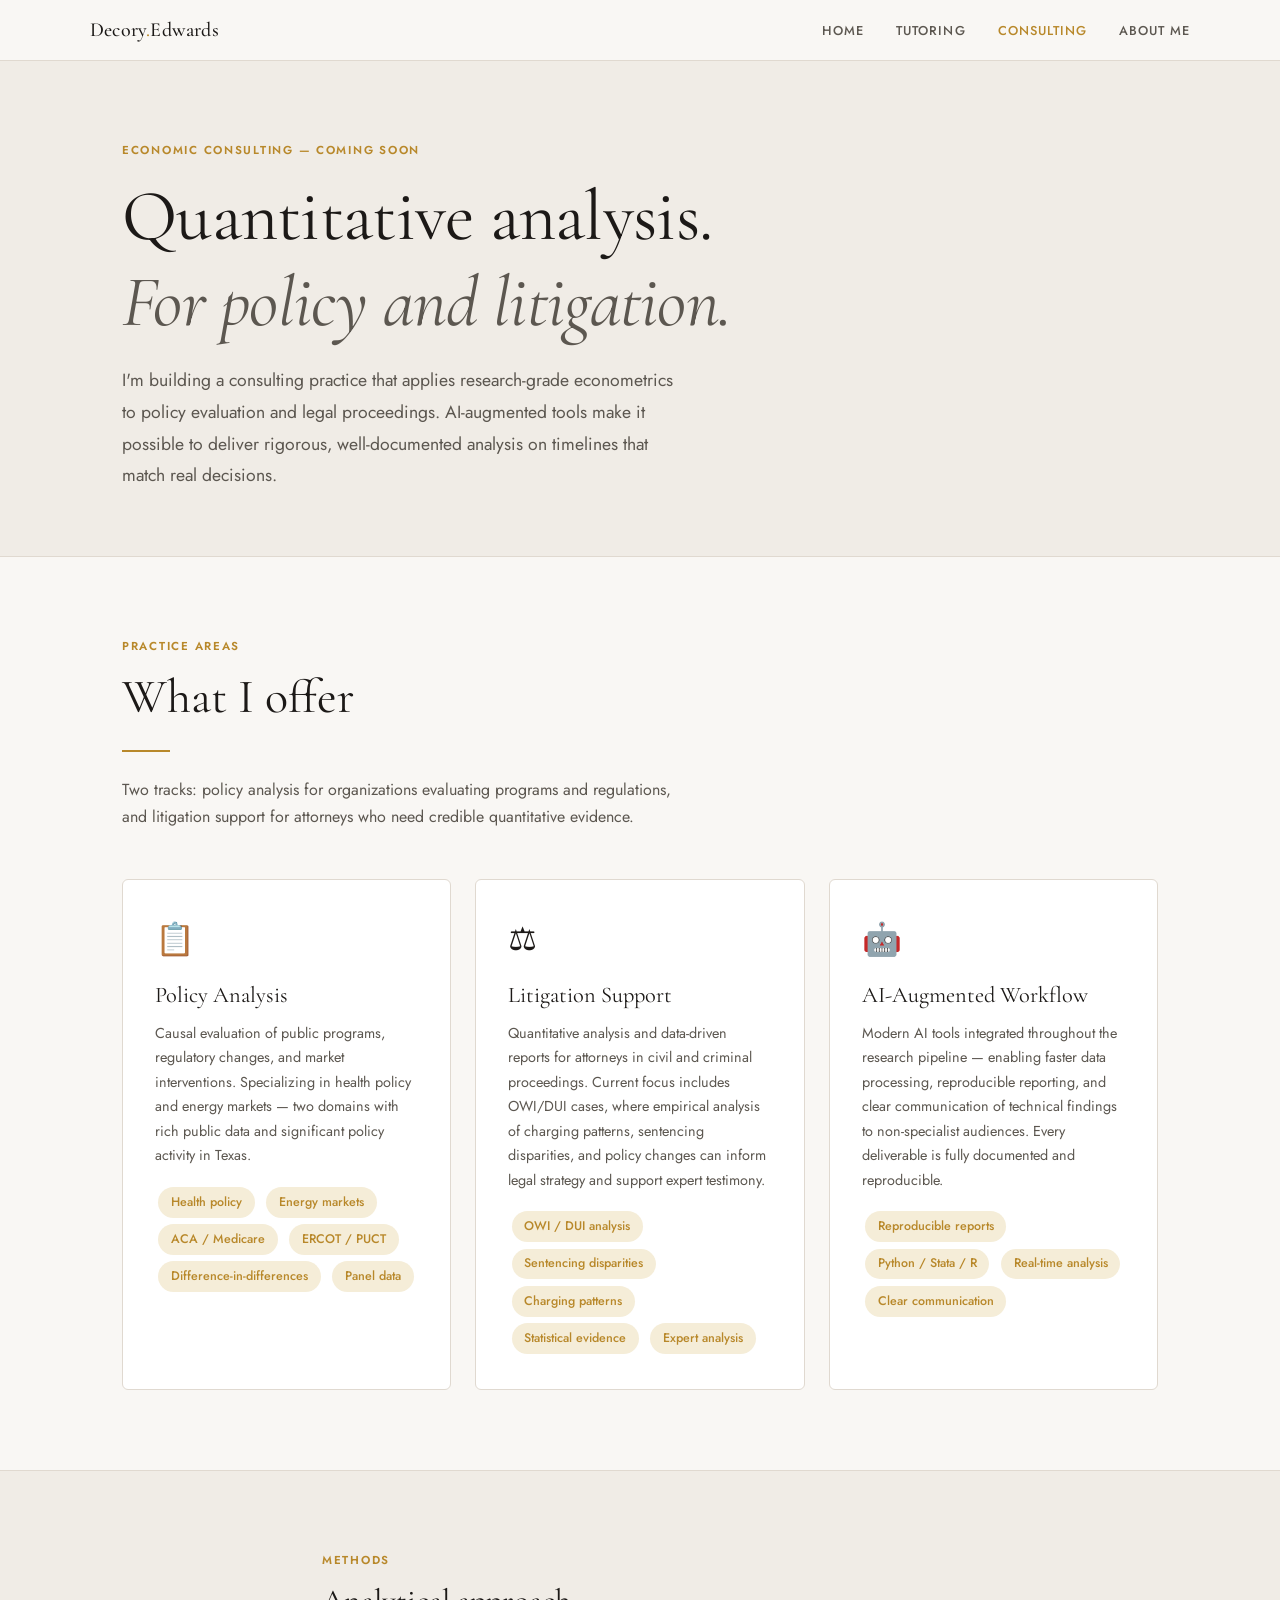
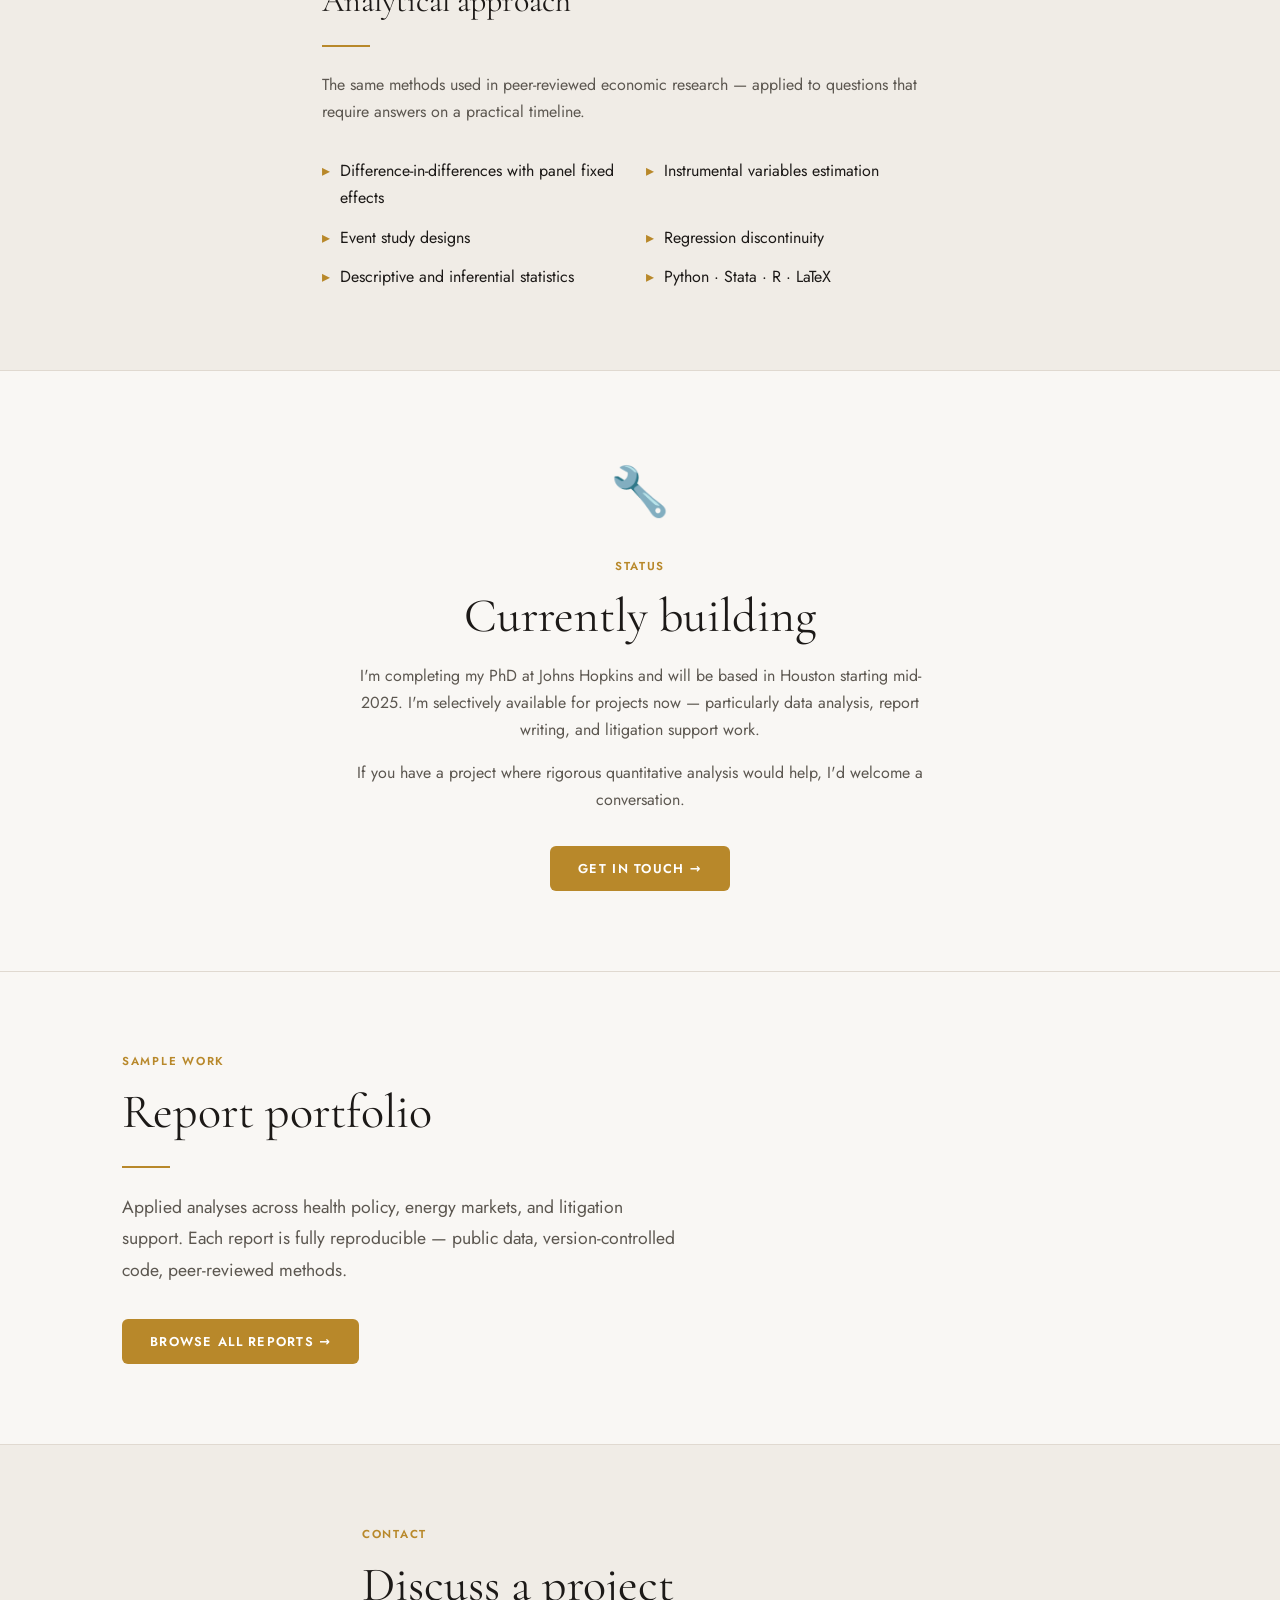
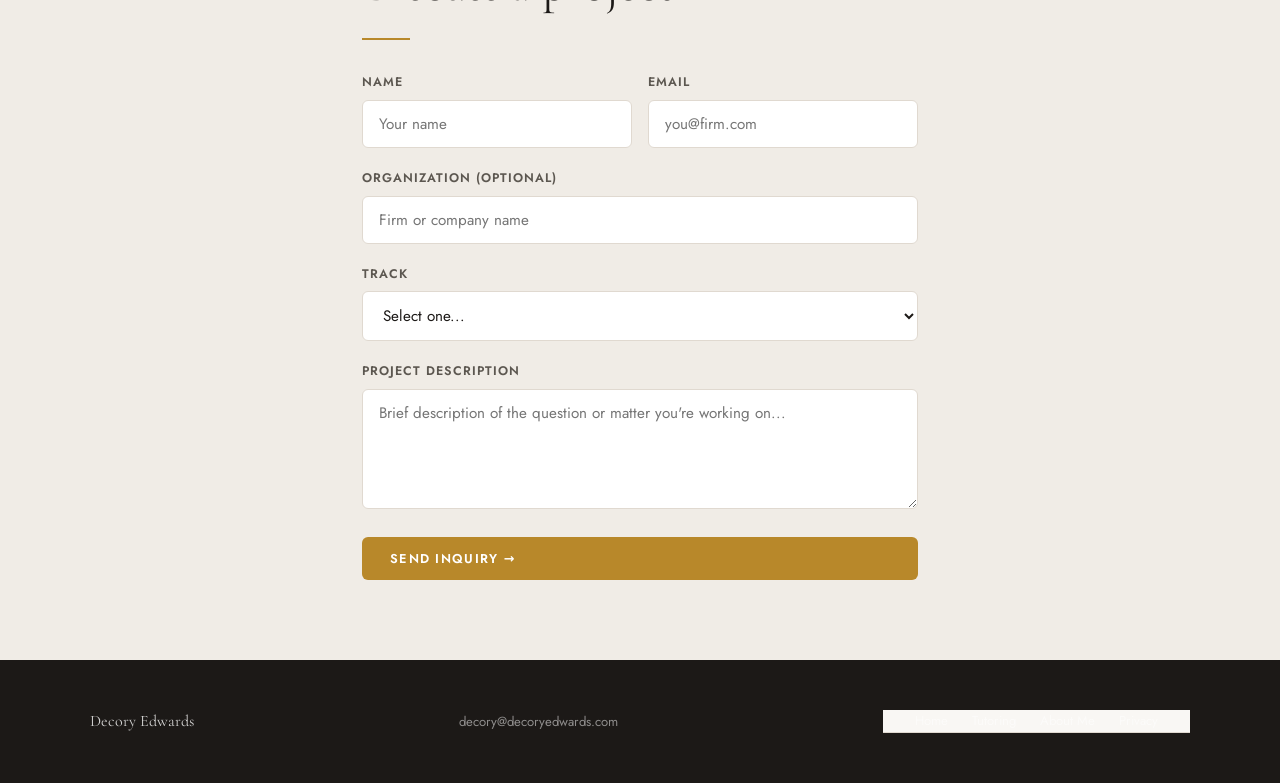
==== commit 6f47c717: "Add privacy policy page, add Privacy link to all footers Co-Authored-By: Claude Sonnet 4.6 <noreply@" ====
--- a/consulting/index.html
+++ b/consulting/index.html
@@ -211,6 +211,7 @@
       <a href="../index.html">Home</a>
       <a href="../tutoring/index.html">Tutoring</a>
       <a href="https://research.decoryedwards.com" target="_blank">About Me</a>
+      <a href="../privacy/index.html">Privacy</a>
     </nav>
   </div>
 </footer>
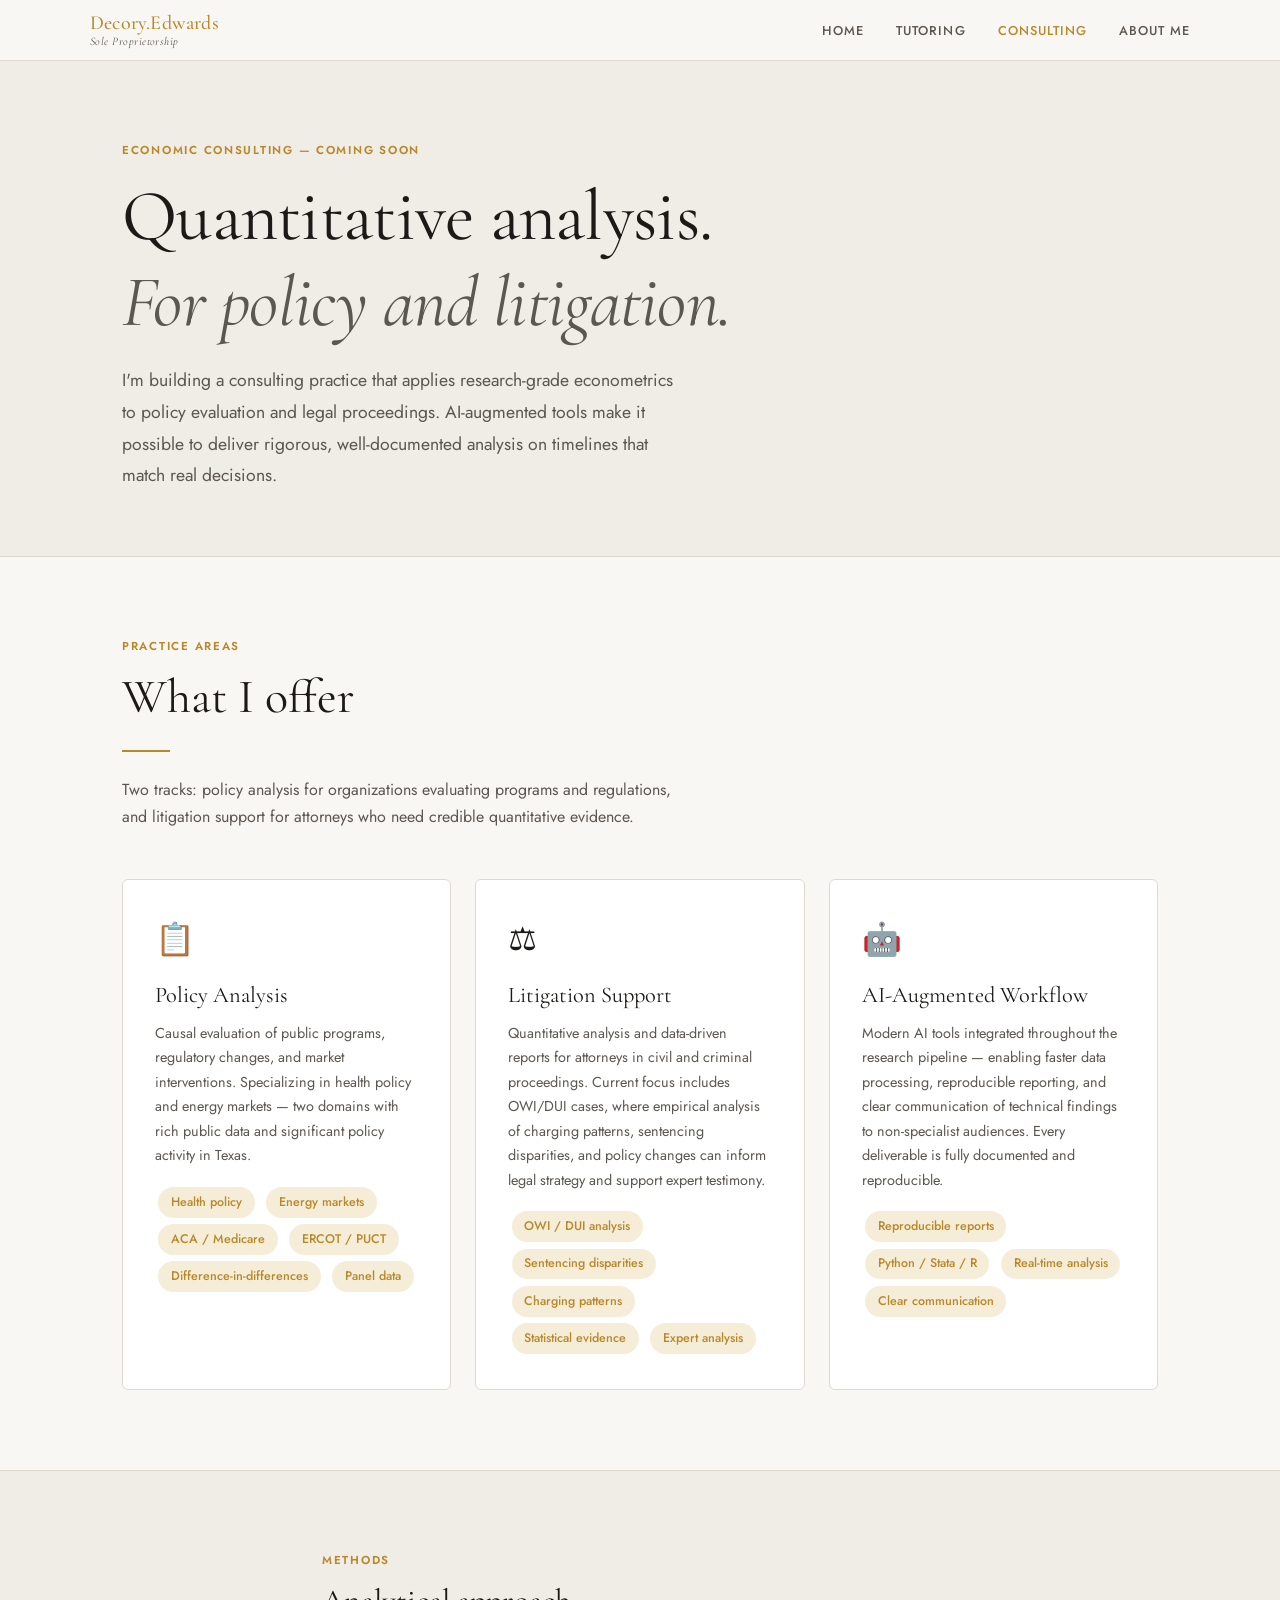
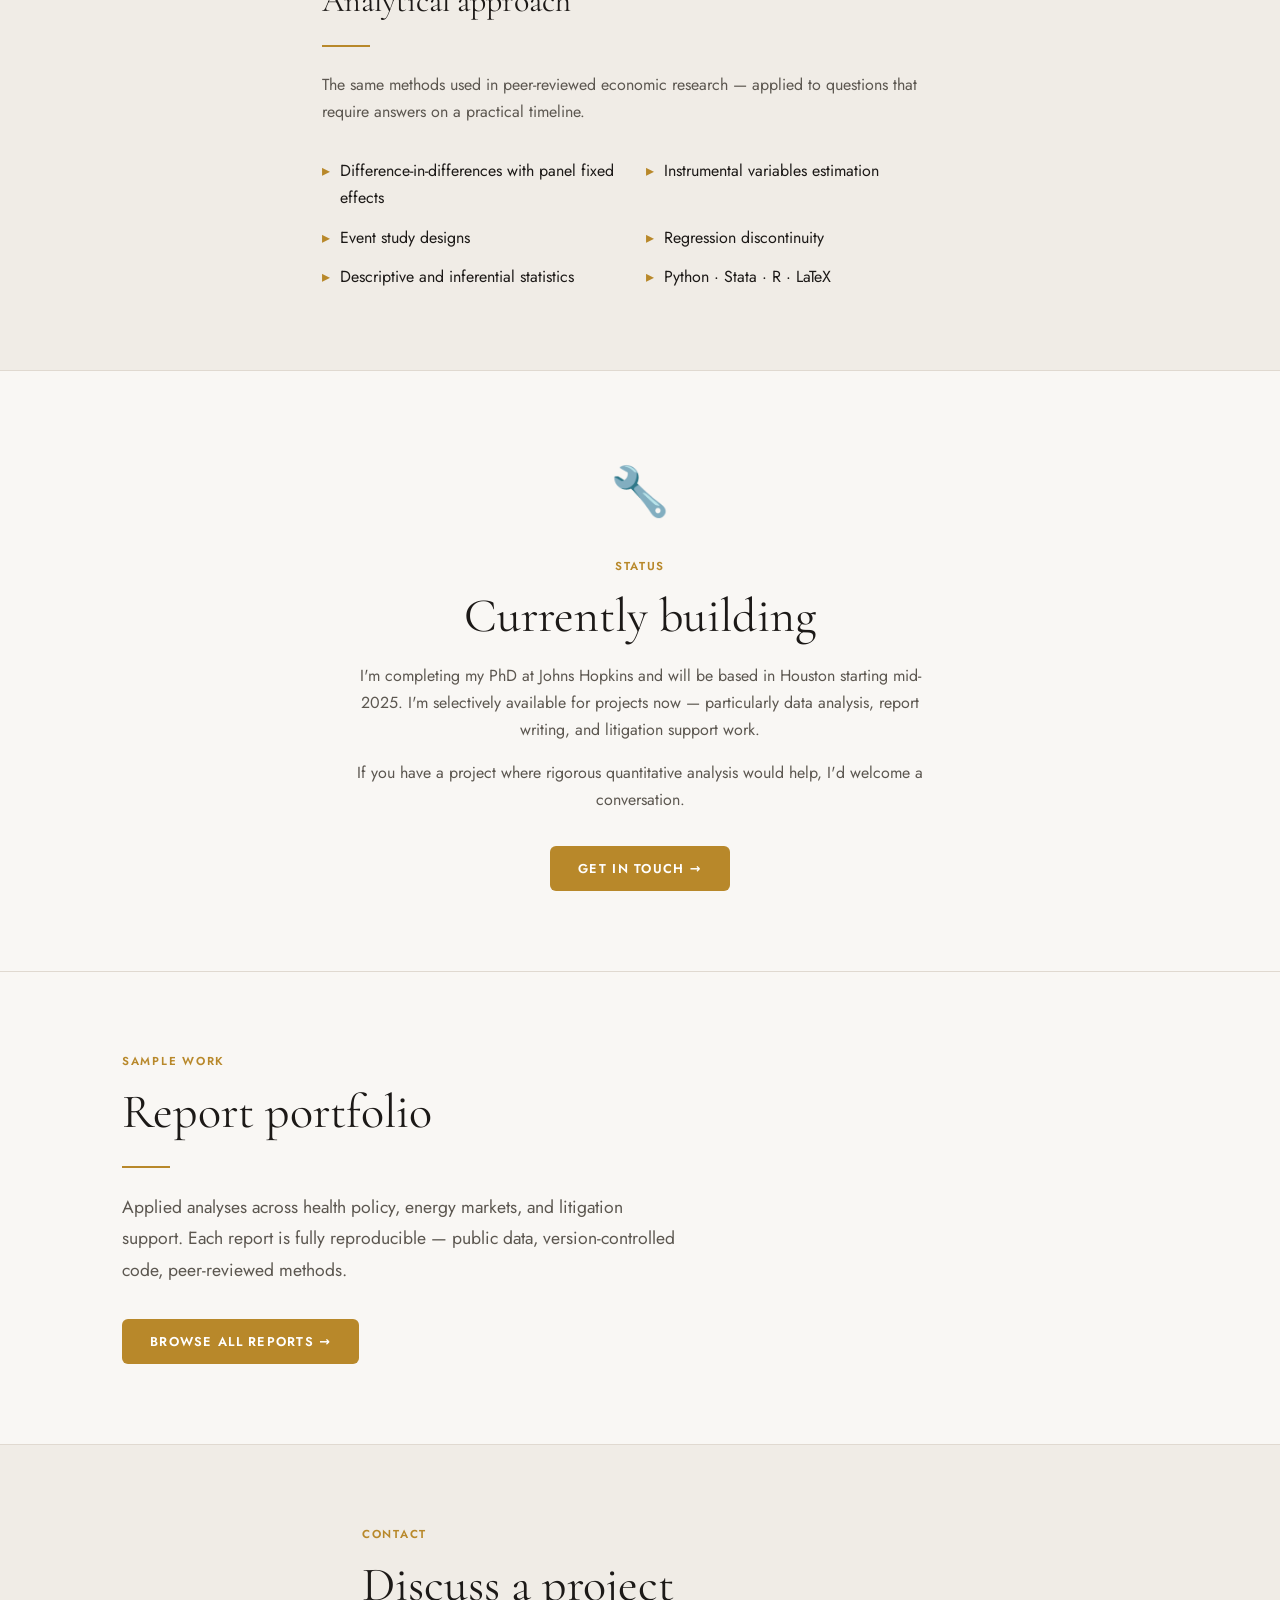
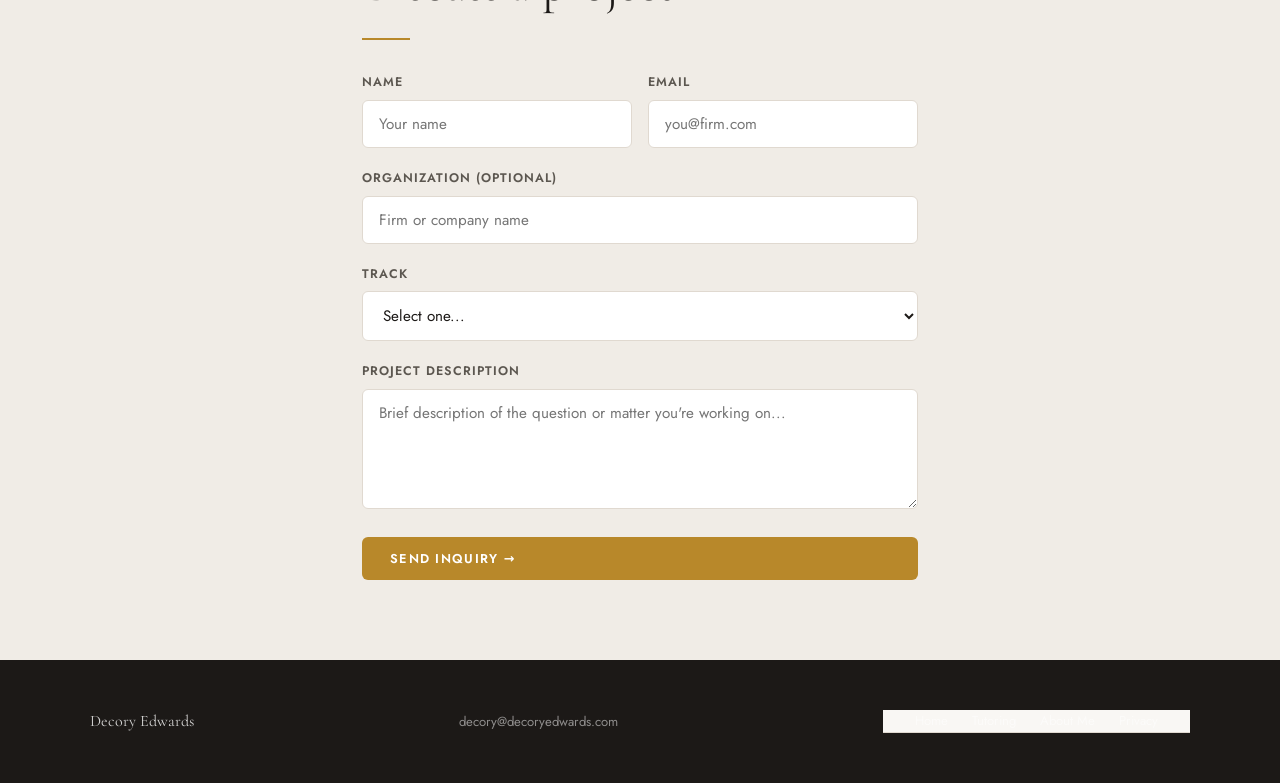
==== commit d051866e: "Simplify home and tutoring pages, add courses subpage Home: remove hero headline, simplify to intro " ====
--- a/consulting/index.html
+++ b/consulting/index.html
@@ -11,7 +11,10 @@
 
 <nav>
   <div class="nav-inner">
-    <a class="nav-brand" href="../index.html">Decory<span>.</span>Edwards</a>
+    <a class="nav-brand" href="../index.html" style="display:inline-flex; flex-direction:column; line-height:1.15;">
+      <span>Decory<span>.</span>Edwards</span>
+      <em style="font-size:0.58em; font-weight:400; color:var(--ink2); letter-spacing:0.04em;">Sole Proprietorship</em>
+    </a>
     <ul class="nav-links">
       <li><a href="../index.html">Home</a></li>
       <li><a href="../tutoring/index.html">Tutoring</a></li>
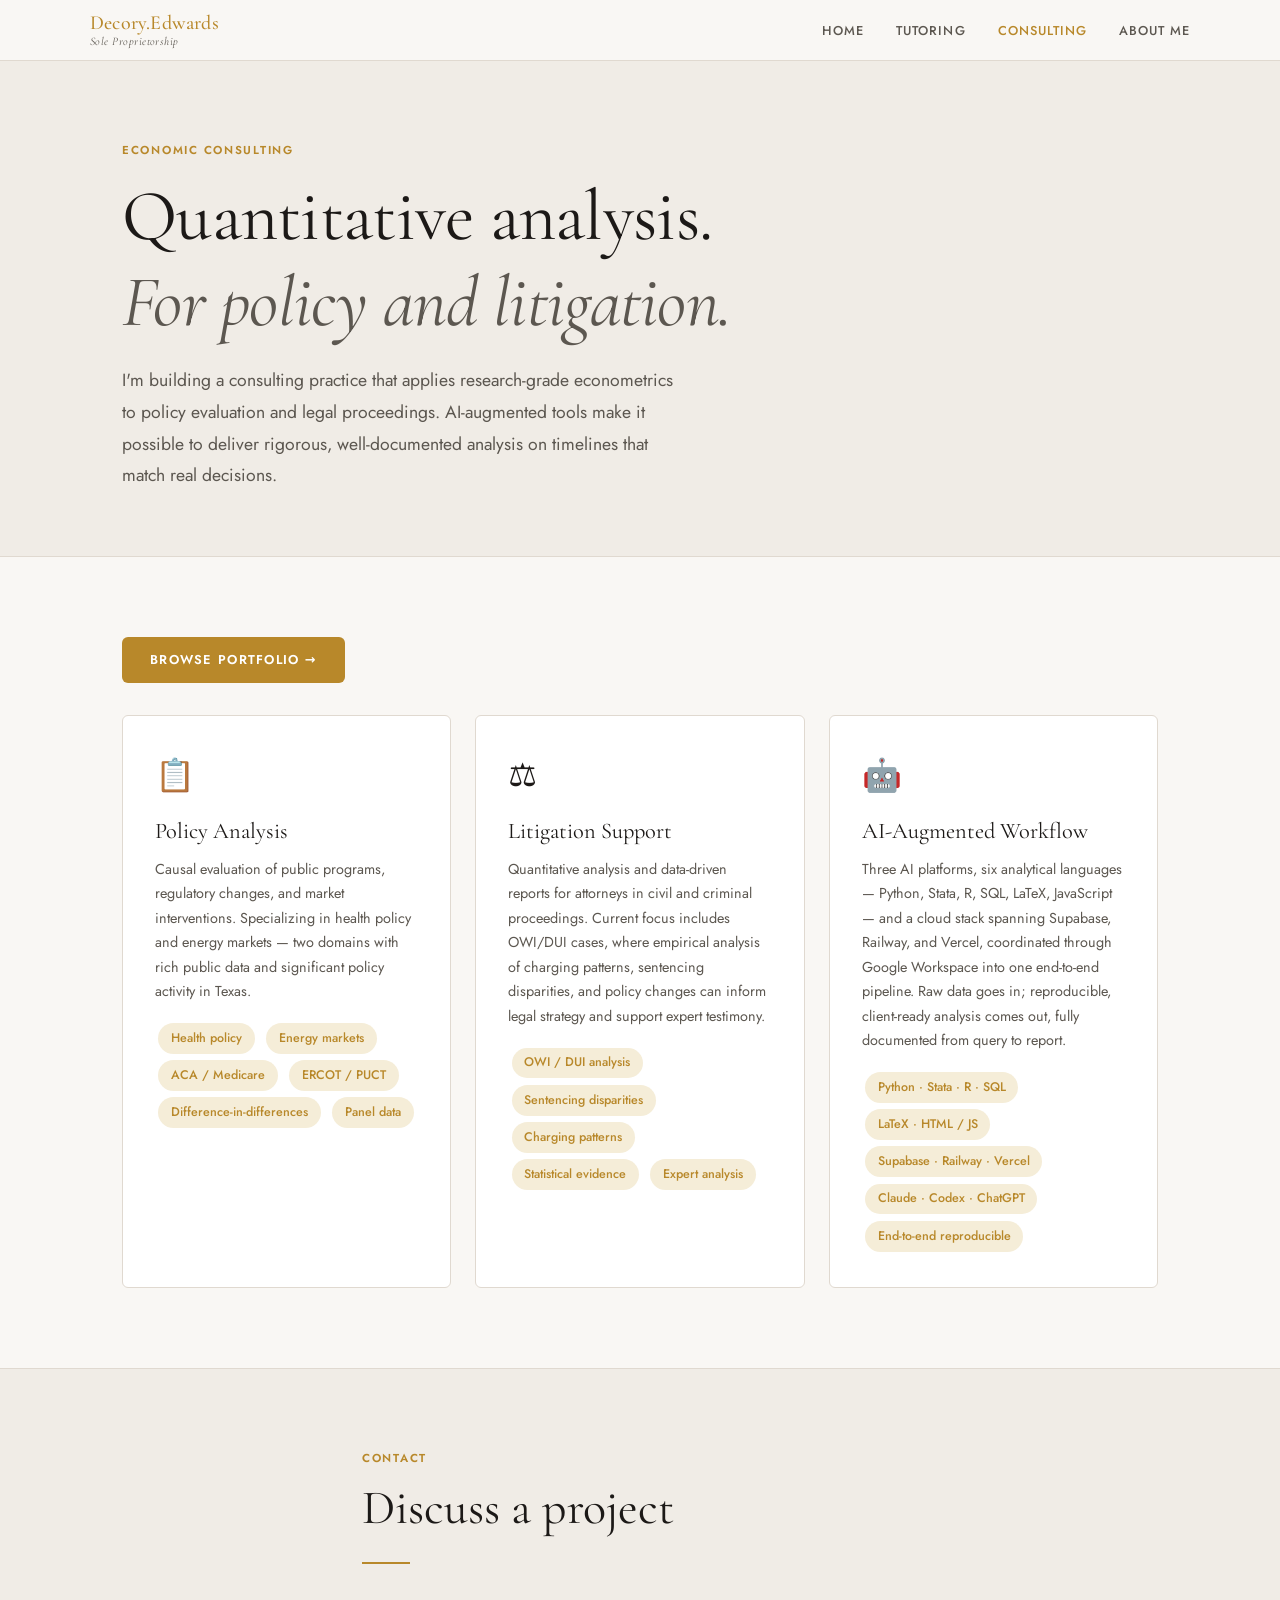
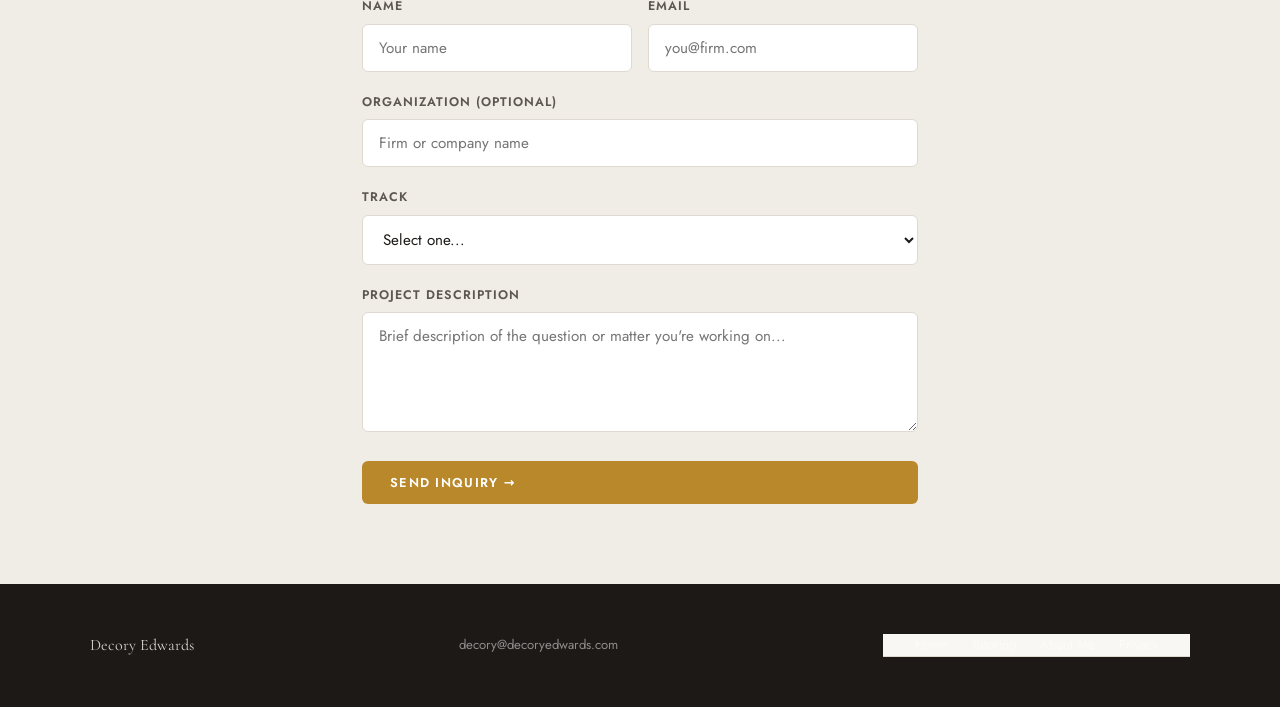
==== commit 29233c4f: "Clean up returning and consulting pages returning.html: remove redundant heading and lead paragraph," ====
--- a/consulting/index.html
+++ b/consulting/index.html
@@ -1,223 +1,166 @@
-<!DOCTYPE html>
-<html lang="en">
-<head>
-  <meta charset="UTF-8" />
-  <meta name="viewport" content="width=device-width, initial-scale=1.0" />
-  <title>Economic Consulting — Decory Edwards</title>
-  <meta name="description" content="Quantitative economic analysis for policy and litigation. Health, energy, and OWI/DUI cases." />
-  <link rel="stylesheet" href="../style.css" />
-</head>
-<body>
-
-<nav>
-  <div class="nav-inner">
-    <a class="nav-brand" href="../index.html" style="display:inline-flex; flex-direction:column; line-height:1.15;">
-      <span>Decory<span>.</span>Edwards</span>
-      <em style="font-size:0.58em; font-weight:400; color:var(--ink2); letter-spacing:0.04em;">Sole Proprietorship</em>
-    </a>
-    <ul class="nav-links">
-      <li><a href="../index.html">Home</a></li>
-      <li><a href="../tutoring/index.html">Tutoring</a></li>
-      <li><a href="index.html" class="active">Consulting</a></li>
-      <li><a href="https://research.decoryedwards.com" target="_blank">About Me</a></li>
-    </ul>
-  </div>
-</nav>
-
-<!-- HERO -->
-<section style="padding: 5rem 0 4rem; background: var(--bg2);">
-  <div class="container">
-    <span class="eyebrow fade-up">Economic Consulting — Coming soon</span>
-    <h1 class="fade-up" style="max-width:680px; margin-bottom:1.25rem;">
-      Quantitative analysis.<br>
-      <em style="color:var(--ink2);">For policy and litigation.</em>
-    </h1>
-    <p class="lead fade-up">
-      I'm building a consulting practice that applies research-grade econometrics to
-      policy evaluation and legal proceedings. AI-augmented tools make it possible to
-      deliver rigorous, well-documented analysis on timelines that match real decisions.
-    </p>
-  </div>
-</section>
-
-<!-- PRACTICE AREAS -->
-<section>
-  <div class="container">
-    <span class="eyebrow">Practice areas</span>
-    <h2 style="margin-bottom:0.75rem;">What I offer</h2>
-    <div class="divider"></div>
-    <p style="max-width:560px; margin-bottom:3rem;">
-      Two tracks: policy analysis for organizations evaluating programs and regulations,
-      and litigation support for attorneys who need credible quantitative evidence.
-    </p>
-
-    <div style="display:grid; grid-template-columns: repeat(auto-fit, minmax(280px,1fr)); gap:1.5rem;">
-
-      <div class="card">
-        <div style="font-size:2rem; margin-bottom:1rem;">📋</div>
-        <h3 style="margin-bottom:0.75rem;">Policy Analysis</h3>
-        <p style="font-size:0.9rem; margin-bottom:1rem;">
-          Causal evaluation of public programs, regulatory changes, and market
-          interventions. Specializing in health policy and energy markets —
-          two domains with rich public data and significant policy activity in Texas.
-        </p>
-        <div>
-          <span class="tag">Health policy</span>
-          <span class="tag">Energy markets</span>
-          <span class="tag">ACA / Medicare</span>
-          <span class="tag">ERCOT / PUCT</span>
-          <span class="tag">Difference-in-differences</span>
-          <span class="tag">Panel data</span>
-        </div>
-      </div>
-
-      <div class="card">
-        <div style="font-size:2rem; margin-bottom:1rem;">⚖️</div>
-        <h3 style="margin-bottom:0.75rem;">Litigation Support</h3>
-        <p style="font-size:0.9rem; margin-bottom:1rem;">
-          Quantitative analysis and data-driven reports for attorneys in civil and
-          criminal proceedings. Current focus includes OWI/DUI cases, where empirical
-          analysis of charging patterns, sentencing disparities, and policy changes
-          can inform legal strategy and support expert testimony.
-        </p>
-        <div>
-          <span class="tag">OWI / DUI analysis</span>
-          <span class="tag">Sentencing disparities</span>
-          <span class="tag">Charging patterns</span>
-          <span class="tag">Statistical evidence</span>
-          <span class="tag">Expert analysis</span>
-        </div>
-      </div>
-
-      <div class="card">
-        <div style="font-size:2rem; margin-bottom:1rem;">🤖</div>
-        <h3 style="margin-bottom:0.75rem;">AI-Augmented Workflow</h3>
-        <p style="font-size:0.9rem; margin-bottom:1rem;">
-          Modern AI tools integrated throughout the research pipeline — enabling
-          faster data processing, reproducible reporting, and clear communication
-          of technical findings to non-specialist audiences. Every deliverable
-          is fully documented and reproducible.
-        </p>
-        <div>
-          <span class="tag">Reproducible reports</span>
-          <span class="tag">Python / Stata / R</span>
-          <span class="tag">Real-time analysis</span>
-          <span class="tag">Clear communication</span>
-        </div>
-      </div>
-
-    </div>
-  </div>
-</section>
-
-<!-- METHODS -->
-<section style="background:var(--bg2);">
-  <div class="container" style="max-width:700px;">
-    <span class="eyebrow">Methods</span>
-    <h2 style="margin-bottom:0.75rem; font-size:2rem;">Analytical approach</h2>
-    <div class="divider"></div>
-    <p style="margin-bottom:2rem;">
-      The same methods used in peer-reviewed economic research — applied to
-      questions that require answers on a practical timeline.
-    </p>
-    <div style="display:grid; grid-template-columns:1fr 1fr; gap:0.75rem;">
-      <div style="display:flex; gap:0.6rem;"><span style="color:var(--gold);">▸</span><span>Difference-in-differences with panel fixed effects</span></div>
-      <div style="display:flex; gap:0.6rem;"><span style="color:var(--gold);">▸</span><span>Instrumental variables estimation</span></div>
-      <div style="display:flex; gap:0.6rem;"><span style="color:var(--gold);">▸</span><span>Event study designs</span></div>
-      <div style="display:flex; gap:0.6rem;"><span style="color:var(--gold);">▸</span><span>Regression discontinuity</span></div>
-      <div style="display:flex; gap:0.6rem;"><span style="color:var(--gold);">▸</span><span>Descriptive and inferential statistics</span></div>
-      <div style="display:flex; gap:0.6rem;"><span style="color:var(--gold);">▸</span><span>Python · Stata · R · LaTeX</span></div>
-    </div>
-  </div>
-</section>
-
-<!-- STATUS -->
-<section>
-  <div class="container" style="max-width:660px; text-align:center;">
-    <span style="font-size:3rem; display:block; margin-bottom:1.5rem;">🔧</span>
-    <span class="eyebrow">Status</span>
-    <h2 style="margin-bottom:1rem;">Currently building</h2>
-    <p style="margin-bottom:1rem;">
-      I'm completing my PhD at Johns Hopkins and will be based in Houston starting
-      mid-2025. I'm selectively available for projects now — particularly data
-      analysis, report writing, and litigation support work.
-    </p>
-    <p style="margin-bottom:2rem;">
-      If you have a project where rigorous quantitative analysis would help,
-      I'd welcome a conversation.
-    </p>
-    <a href="mailto:decory@decoryedwards.com" class="btn btn-primary">Get in touch →</a>
-  </div>
-</section>
-
-<!-- PORTFOLIO -->
-<section>
-  <div class="container">
-    <span class="eyebrow">Sample Work</span>
-    <h2 style="margin-bottom:0.75rem;">Report portfolio</h2>
-    <div class="divider"></div>
-    <p class="lead" style="margin-bottom:2rem;">
-      Applied analyses across health policy, energy markets, and litigation support.
-      Each report is fully reproducible — public data, version-controlled code, peer-reviewed methods.
-    </p>
-    <a href="../portfolio/index.html" class="btn btn-primary">Browse all reports →</a>
-  </div>
-</section>
-
-<!-- CONTACT -->
-<section style="background:var(--bg2);">
-  <div class="container" style="max-width:620px;">
-    <span class="eyebrow">Contact</span>
-    <h2 style="margin-bottom:0.75rem;">Discuss a project</h2>
-    <div class="divider"></div>
-    <form action="https://formspree.io/f/mredwdvb" method="POST" style="margin-top:2rem;">
-      <div style="display:grid; grid-template-columns:1fr 1fr; gap:1rem;">
-        <div class="form-group">
-          <label for="name">Name</label>
-          <input type="text" id="name" name="name" required placeholder="Your name" />
-        </div>
-        <div class="form-group">
-          <label for="email">Email</label>
-          <input type="email" id="email" name="email" required placeholder="you@firm.com" />
-        </div>
-      </div>
-      <div class="form-group">
-        <label for="org">Organization (optional)</label>
-        <input type="text" id="org" name="organization" placeholder="Firm or company name" />
-      </div>
-      <div class="form-group">
-        <label for="track">Track</label>
-        <select id="track" name="track">
-          <option value="">Select one...</option>
-          <option>Policy analysis — health</option>
-          <option>Policy analysis — energy</option>
-          <option>Litigation support — OWI/DUI</option>
-          <option>Litigation support — other</option>
-          <option>Other / not sure</option>
-        </select>
-      </div>
-      <div class="form-group">
-        <label for="project">Project description</label>
-        <textarea id="project" name="project" required placeholder="Brief description of the question or matter you're working on..."></textarea>
-      </div>
-      <input type="hidden" name="_subject" value="Consulting inquiry — decoryedwards.com" />
-      <button type="submit" class="btn btn-primary" style="width:100%;">Send inquiry →</button>
-    </form>
-  </div>
-</section>
-
-<footer>
-  <div class="footer-inner">
-    <span class="footer-brand">Decory Edwards</span>
-    <span>decory@decoryedwards.com</span>
-    <nav style="display:flex; gap:1.5rem;">
-      <a href="../index.html">Home</a>
-      <a href="../tutoring/index.html">Tutoring</a>
-      <a href="https://research.decoryedwards.com" target="_blank">About Me</a>
-      <a href="../privacy/index.html">Privacy</a>
-    </nav>
-  </div>
-</footer>
-
-</body>
-</html>
+<!DOCTYPE html>
+<html lang="en">
+<head>
+  <meta charset="UTF-8" />
+  <meta name="viewport" content="width=device-width, initial-scale=1.0" />
+  <title>Economic Consulting — Decory Edwards</title>
+  <meta name="description" content="Quantitative economic analysis for policy and litigation. Health, energy, and OWI/DUI cases." />
+  <link rel="stylesheet" href="../style.css" />
+</head>
+<body>
+
+<nav>
+  <div class="nav-inner">
+    <a class="nav-brand" href="../index.html" style="display:inline-flex; flex-direction:column; line-height:1.15;">
+      <span>Decory<span>.</span>Edwards</span>
+      <em style="font-size:0.58em; font-weight:400; color:var(--ink2); letter-spacing:0.04em;">Sole Proprietorship</em>
+    </a>
+    <ul class="nav-links">
+      <li><a href="../index.html">Home</a></li>
+      <li><a href="../tutoring/index.html">Tutoring</a></li>
+      <li><a href="index.html" class="active">Consulting</a></li>
+      <li><a href="https://research.decoryedwards.com" target="_blank">About Me</a></li>
+    </ul>
+  </div>
+</nav>
+
+<!-- HERO -->
+<section style="padding: 5rem 0 4rem; background: var(--bg2);">
+  <div class="container">
+    <span class="eyebrow fade-up">Economic Consulting</span>
+    <h1 class="fade-up" style="max-width:680px; margin-bottom:1.25rem;">
+      Quantitative analysis.<br>
+      <em style="color:var(--ink2);">For policy and litigation.</em>
+    </h1>
+    <p class="lead fade-up">
+      I'm building a consulting practice that applies research-grade econometrics to
+      policy evaluation and legal proceedings. AI-augmented tools make it possible to
+      deliver rigorous, well-documented analysis on timelines that match real decisions.
+    </p>
+  </div>
+</section>
+
+<!-- PRACTICE AREAS + PORTFOLIO LINK -->
+<section>
+  <div class="container">
+    <div style="margin-bottom:2rem;">
+      <a href="../portfolio/index.html" class="btn btn-primary">Browse portfolio →</a>
+    </div>
+    <div style="display:grid; grid-template-columns: repeat(auto-fit, minmax(280px,1fr)); gap:1.5rem;">
+
+      <div class="card">
+        <div style="font-size:2rem; margin-bottom:1rem;">📋</div>
+        <h3 style="margin-bottom:0.75rem;">Policy Analysis</h3>
+        <p style="font-size:0.9rem; margin-bottom:1rem;">
+          Causal evaluation of public programs, regulatory changes, and market
+          interventions. Specializing in health policy and energy markets —
+          two domains with rich public data and significant policy activity in Texas.
+        </p>
+        <div>
+          <span class="tag">Health policy</span>
+          <span class="tag">Energy markets</span>
+          <span class="tag">ACA / Medicare</span>
+          <span class="tag">ERCOT / PUCT</span>
+          <span class="tag">Difference-in-differences</span>
+          <span class="tag">Panel data</span>
+        </div>
+      </div>
+
+      <div class="card">
+        <div style="font-size:2rem; margin-bottom:1rem;">⚖️</div>
+        <h3 style="margin-bottom:0.75rem;">Litigation Support</h3>
+        <p style="font-size:0.9rem; margin-bottom:1rem;">
+          Quantitative analysis and data-driven reports for attorneys in civil and
+          criminal proceedings. Current focus includes OWI/DUI cases, where empirical
+          analysis of charging patterns, sentencing disparities, and policy changes
+          can inform legal strategy and support expert testimony.
+        </p>
+        <div>
+          <span class="tag">OWI / DUI analysis</span>
+          <span class="tag">Sentencing disparities</span>
+          <span class="tag">Charging patterns</span>
+          <span class="tag">Statistical evidence</span>
+          <span class="tag">Expert analysis</span>
+        </div>
+      </div>
+
+      <div class="card">
+        <div style="font-size:2rem; margin-bottom:1rem;">🤖</div>
+        <h3 style="margin-bottom:0.75rem;">AI-Augmented Workflow</h3>
+        <p style="font-size:0.9rem; margin-bottom:1rem;">
+          Three AI platforms, six analytical languages — Python, Stata, R, SQL, LaTeX,
+          JavaScript — and a cloud stack spanning Supabase, Railway, and Vercel,
+          coordinated through Google Workspace into one end-to-end pipeline.
+          Raw data goes in; reproducible, client-ready analysis comes out,
+          fully documented from query to report.
+        </p>
+        <div>
+          <span class="tag">Python · Stata · R · SQL</span>
+          <span class="tag">LaTeX · HTML / JS</span>
+          <span class="tag">Supabase · Railway · Vercel</span>
+          <span class="tag">Claude · Codex · ChatGPT</span>
+          <span class="tag">End-to-end reproducible</span>
+        </div>
+      </div>
+
+    </div>
+  </div>
+</section>
+
+<!-- CONTACT -->
+<section style="background:var(--bg2);">
+  <div class="container" style="max-width:620px;">
+    <span class="eyebrow">Contact</span>
+    <h2 style="margin-bottom:0.75rem;">Discuss a project</h2>
+    <div class="divider"></div>
+    <form action="https://formspree.io/f/mredwdvb" method="POST" style="margin-top:2rem;">
+      <div style="display:grid; grid-template-columns:1fr 1fr; gap:1rem;">
+        <div class="form-group">
+          <label for="name">Name</label>
+          <input type="text" id="name" name="name" required placeholder="Your name" />
+        </div>
+        <div class="form-group">
+          <label for="email">Email</label>
+          <input type="email" id="email" name="email" required placeholder="you@firm.com" />
+        </div>
+      </div>
+      <div class="form-group">
+        <label for="org">Organization (optional)</label>
+        <input type="text" id="org" name="organization" placeholder="Firm or company name" />
+      </div>
+      <div class="form-group">
+        <label for="track">Track</label>
+        <select id="track" name="track">
+          <option value="">Select one...</option>
+          <option>Policy analysis — health</option>
+          <option>Policy analysis — energy</option>
+          <option>Litigation support — OWI/DUI</option>
+          <option>Litigation support — other</option>
+          <option>Other / not sure</option>
+        </select>
+      </div>
+      <div class="form-group">
+        <label for="project">Project description</label>
+        <textarea id="project" name="project" required placeholder="Brief description of the question or matter you're working on..."></textarea>
+      </div>
+      <input type="hidden" name="_subject" value="Consulting inquiry — decoryedwards.com" />
+      <button type="submit" class="btn btn-primary" style="width:100%;">Send inquiry →</button>
+    </form>
+  </div>
+</section>
+
+<footer>
+  <div class="footer-inner">
+    <span class="footer-brand">Decory Edwards</span>
+    <span>decory@decoryedwards.com</span>
+    <nav style="display:flex; gap:1.5rem;">
+      <a href="../index.html">Home</a>
+      <a href="../tutoring/index.html">Tutoring</a>
+      <a href="https://research.decoryedwards.com" target="_blank">About Me</a>
+      <a href="../privacy/index.html">Privacy</a>
+    </nav>
+  </div>
+</footer>
+
+</body>
+</html>
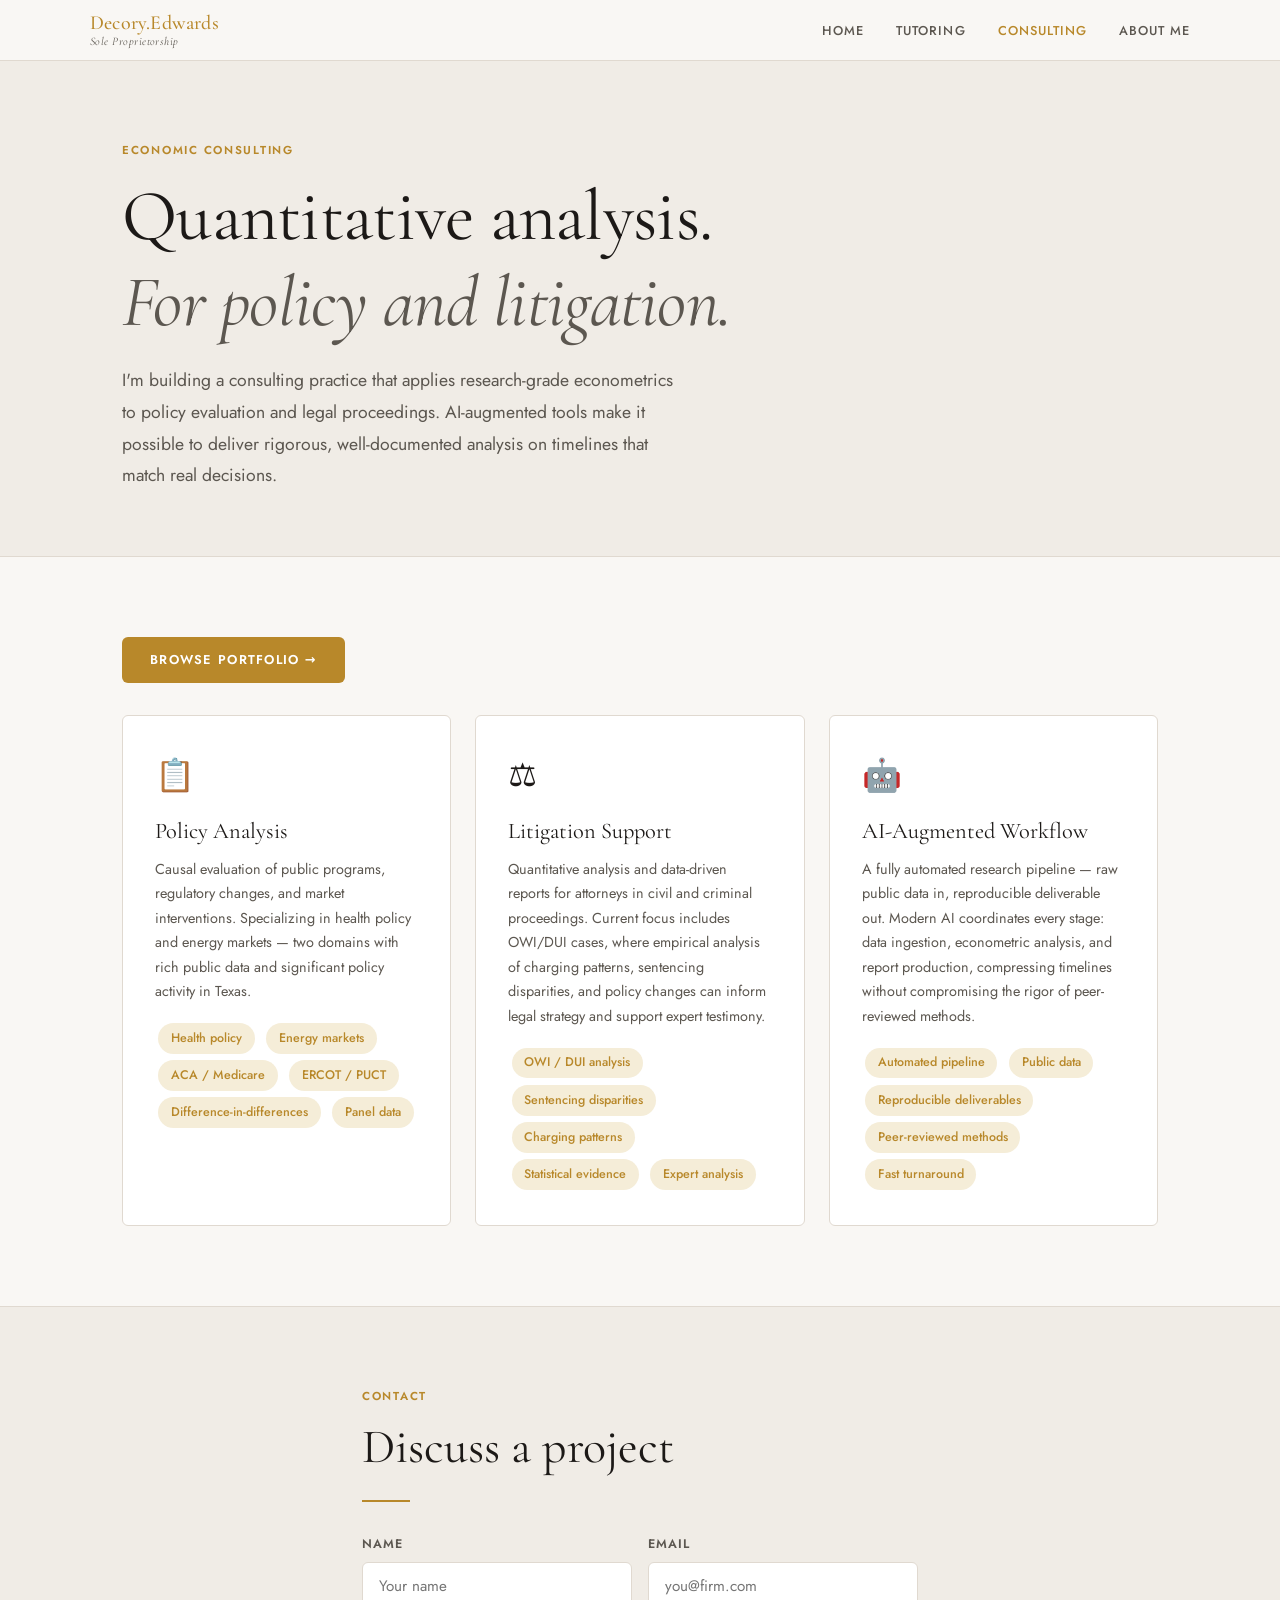
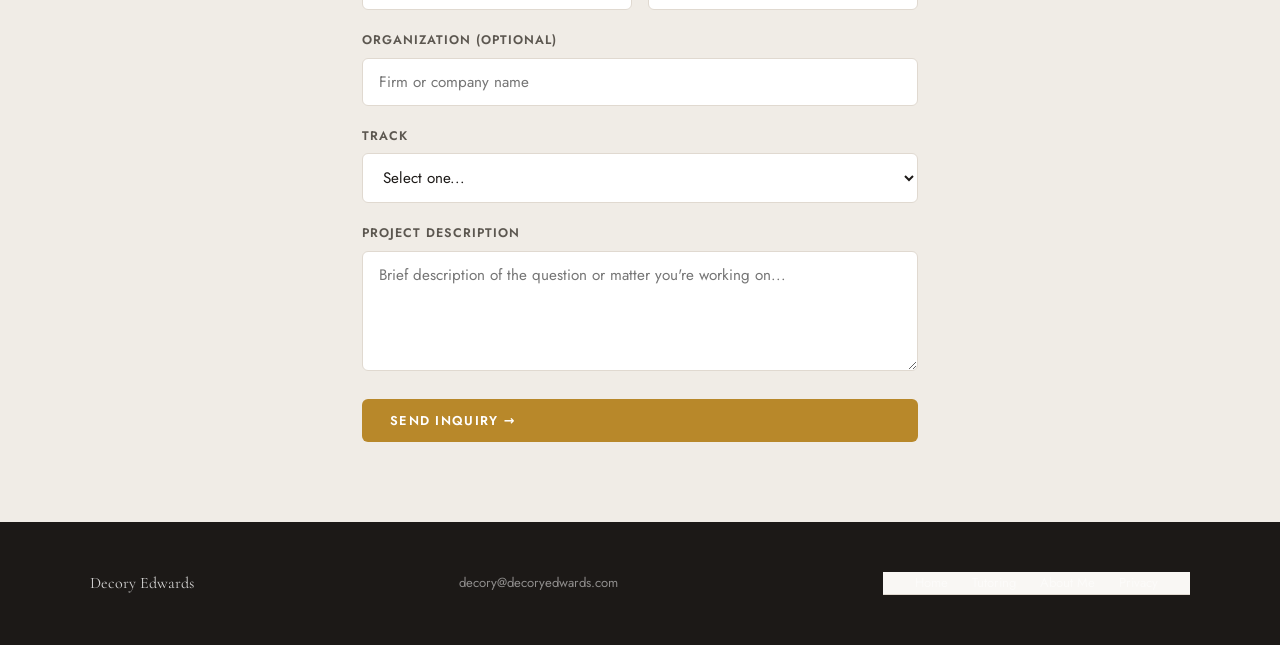
==== commit 991ebcde: "Rewrite AI workflow card to focus on outcomes over tool names Co-Authored-By: Claude Sonnet 4.6 <nor" ====
--- a/consulting/index.html
+++ b/consulting/index.html
@@ -88,18 +88,17 @@
         <div style="font-size:2rem; margin-bottom:1rem;">🤖</div>
         <h3 style="margin-bottom:0.75rem;">AI-Augmented Workflow</h3>
         <p style="font-size:0.9rem; margin-bottom:1rem;">
-          Three AI platforms, six analytical languages — Python, Stata, R, SQL, LaTeX,
-          JavaScript — and a cloud stack spanning Supabase, Railway, and Vercel,
-          coordinated through Google Workspace into one end-to-end pipeline.
-          Raw data goes in; reproducible, client-ready analysis comes out,
-          fully documented from query to report.
+          A fully automated research pipeline — raw public data in, reproducible
+          deliverable out. Modern AI coordinates every stage: data ingestion,
+          econometric analysis, and report production, compressing timelines
+          without compromising the rigor of peer-reviewed methods.
         </p>
         <div>
-          <span class="tag">Python · Stata · R · SQL</span>
-          <span class="tag">LaTeX · HTML / JS</span>
-          <span class="tag">Supabase · Railway · Vercel</span>
-          <span class="tag">Claude · Codex · ChatGPT</span>
-          <span class="tag">End-to-end reproducible</span>
+          <span class="tag">Automated pipeline</span>
+          <span class="tag">Public data</span>
+          <span class="tag">Reproducible deliverables</span>
+          <span class="tag">Peer-reviewed methods</span>
+          <span class="tag">Fast turnaround</span>
         </div>
       </div>
 
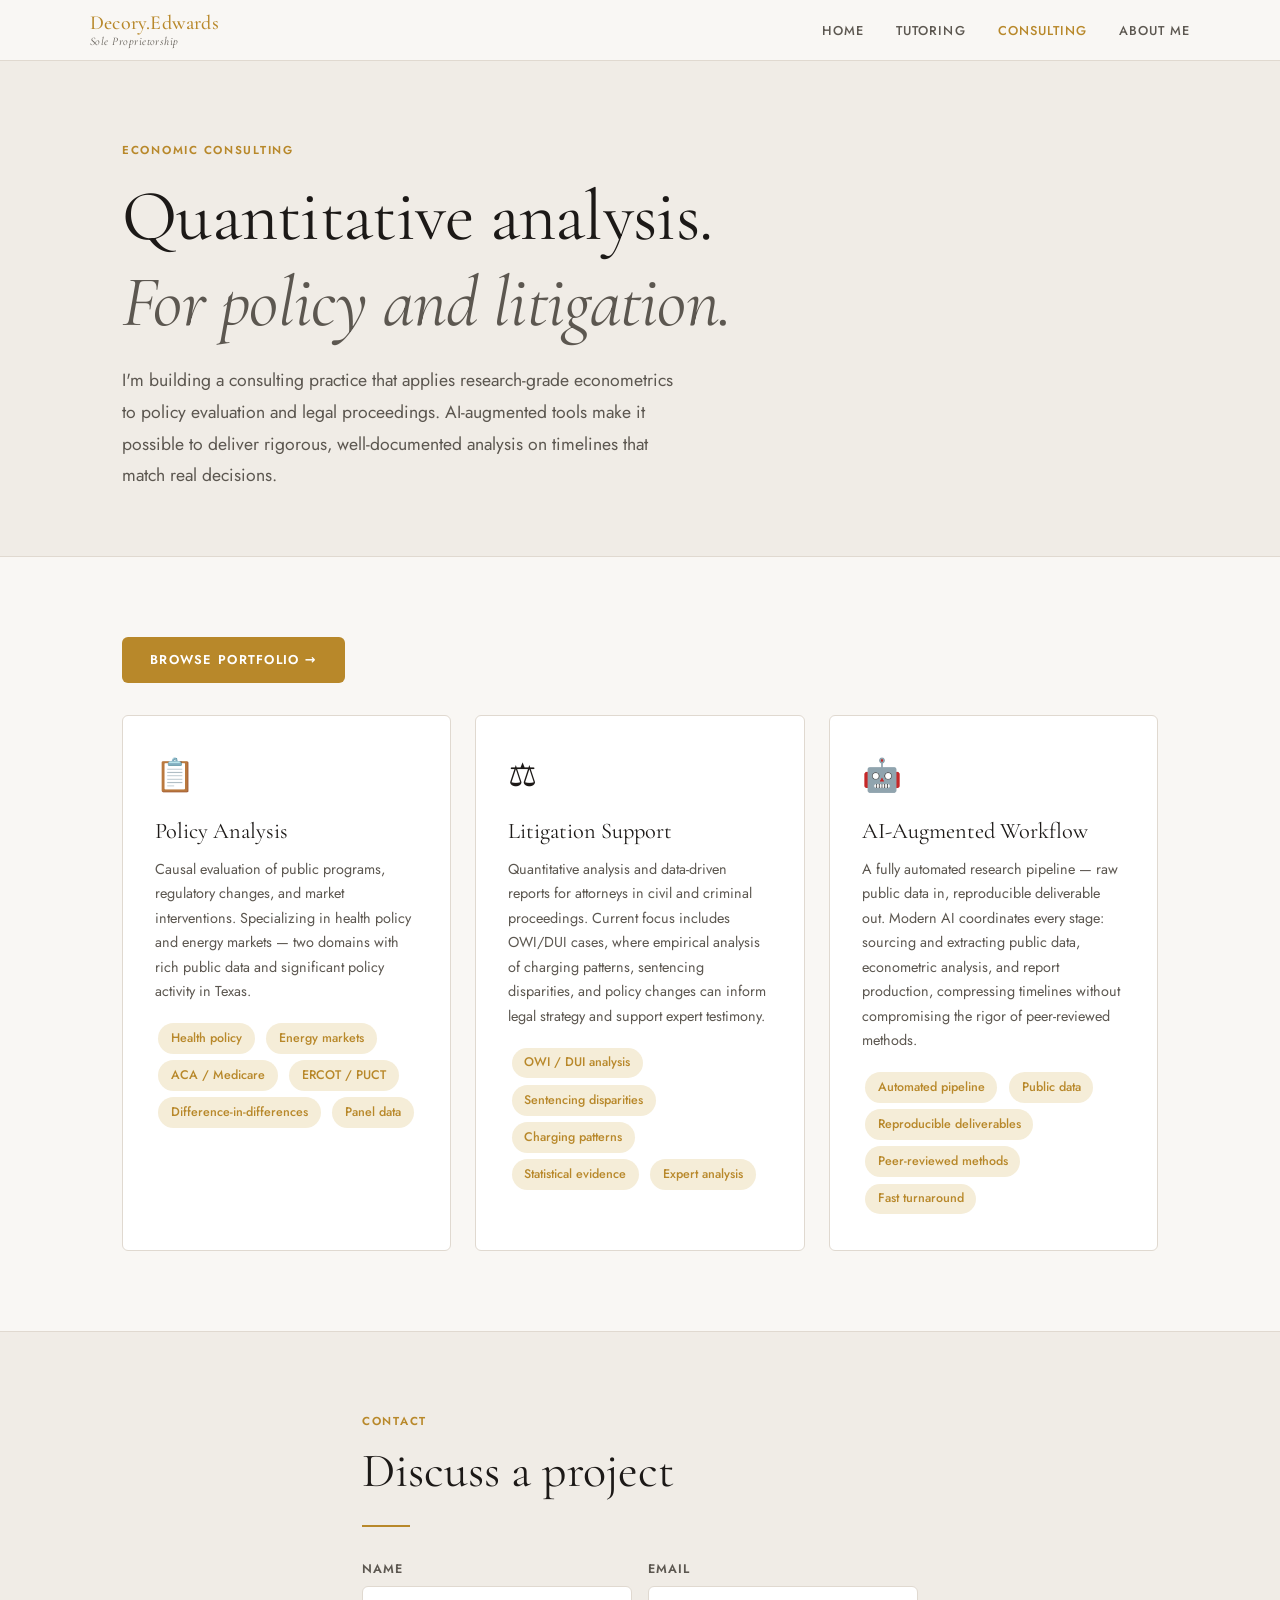
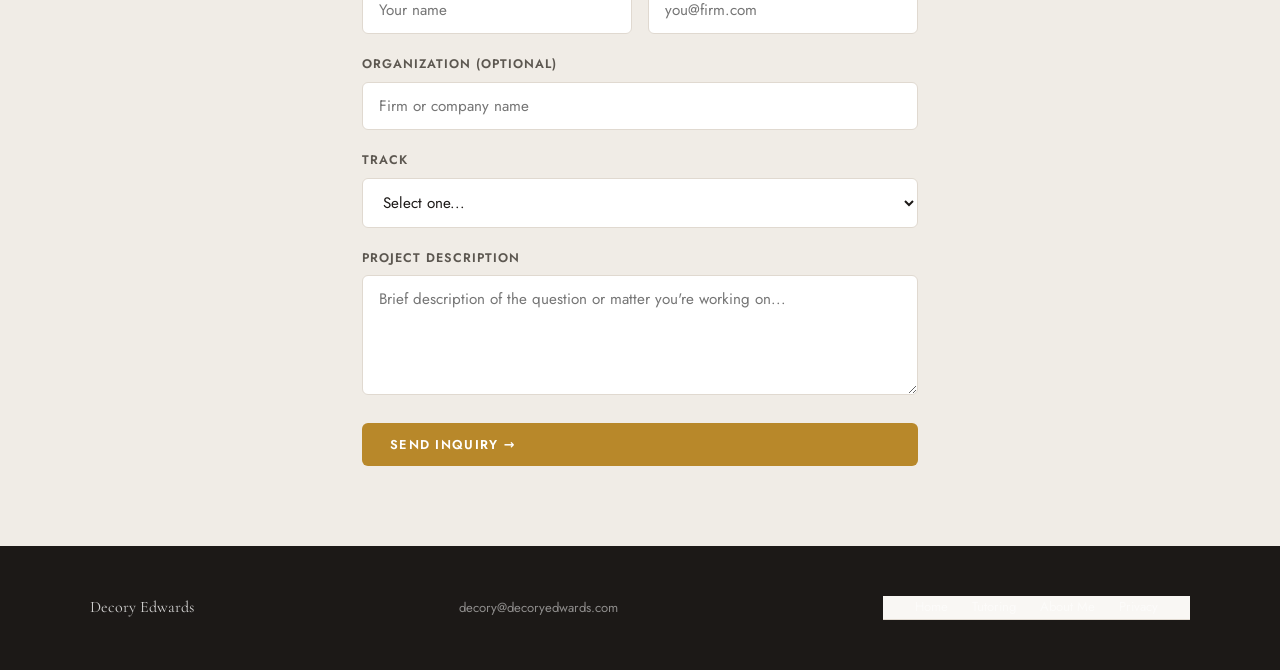
==== commit 40949328: "Rephrase data ingestion to sourcing and extracting public data Co-Authored-By: Claude Sonnet 4.6 <no" ====
--- a/consulting/index.html
+++ b/consulting/index.html
@@ -89,7 +89,7 @@
         <h3 style="margin-bottom:0.75rem;">AI-Augmented Workflow</h3>
         <p style="font-size:0.9rem; margin-bottom:1rem;">
           A fully automated research pipeline — raw public data in, reproducible
-          deliverable out. Modern AI coordinates every stage: data ingestion,
+          deliverable out. Modern AI coordinates every stage: sourcing and extracting public data,
           econometric analysis, and report production, compressing timelines
           without compromising the rigor of peer-reviewed methods.
         </p>
